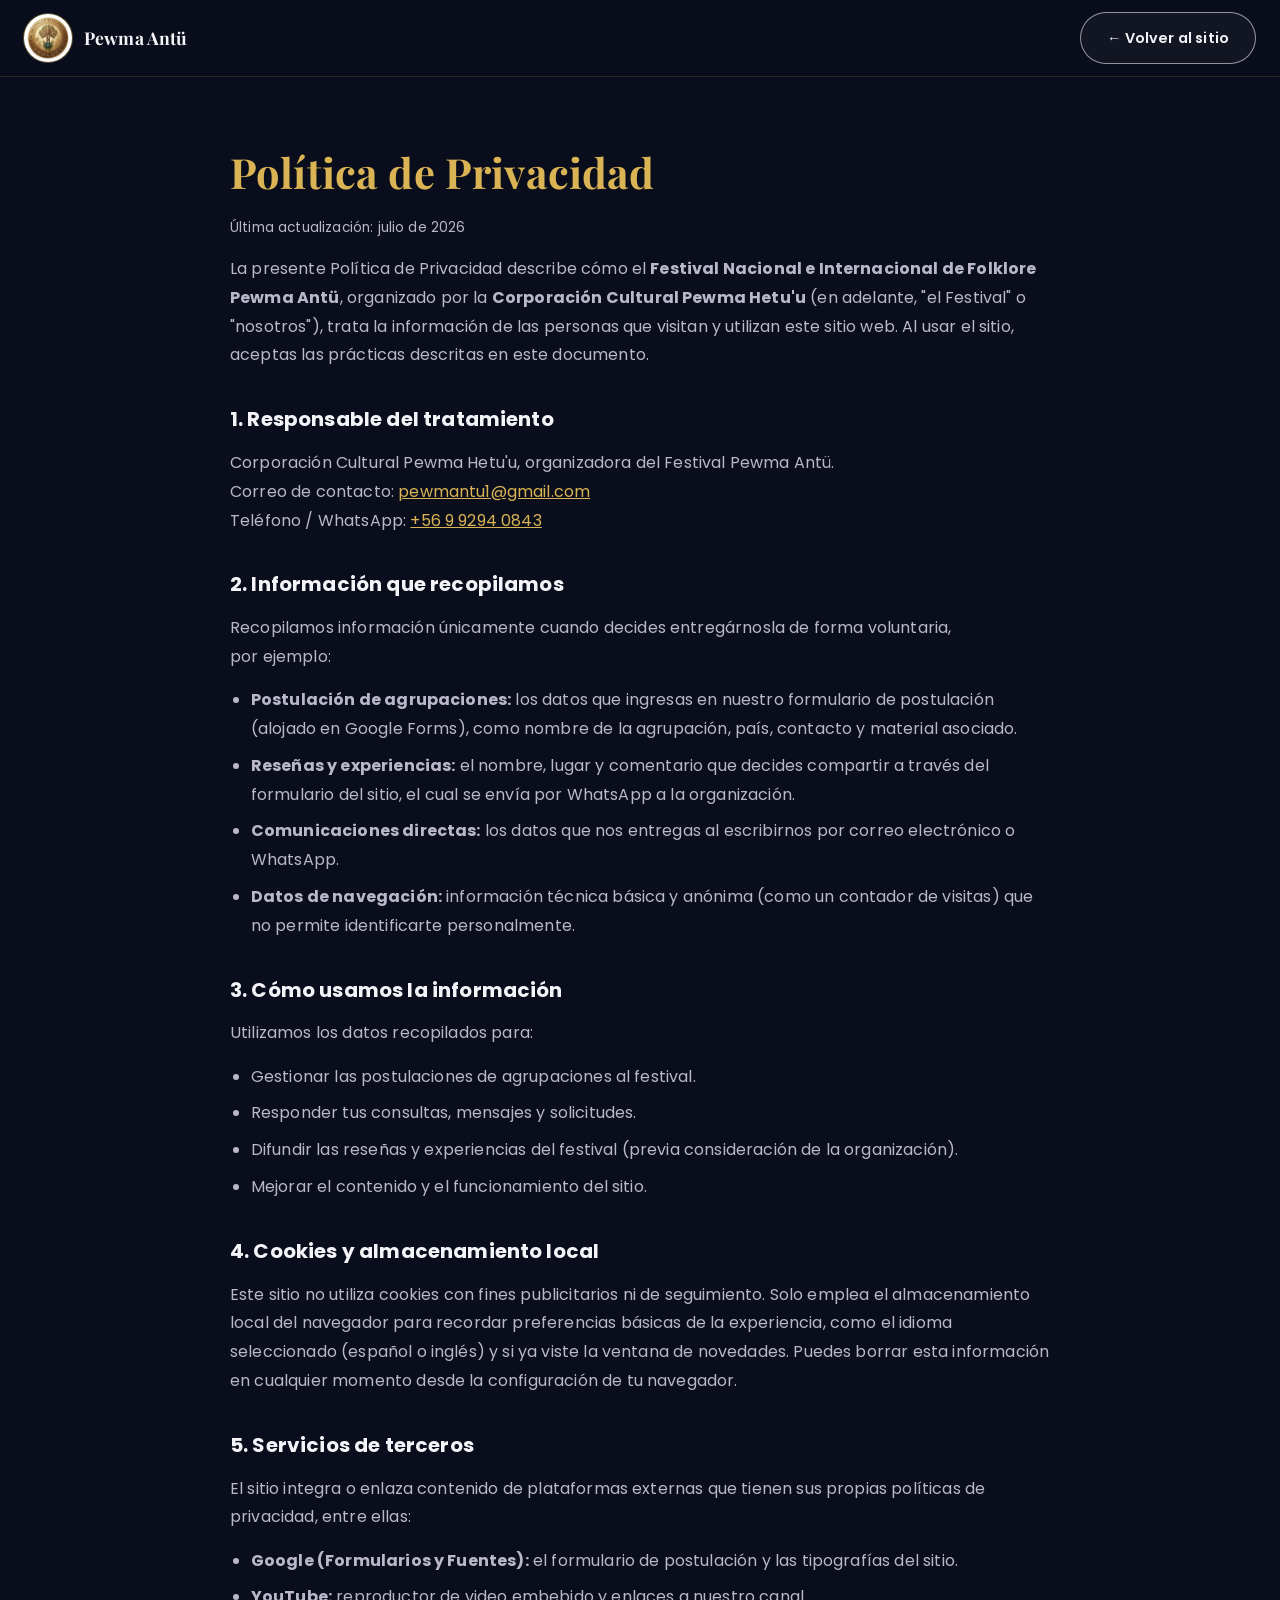
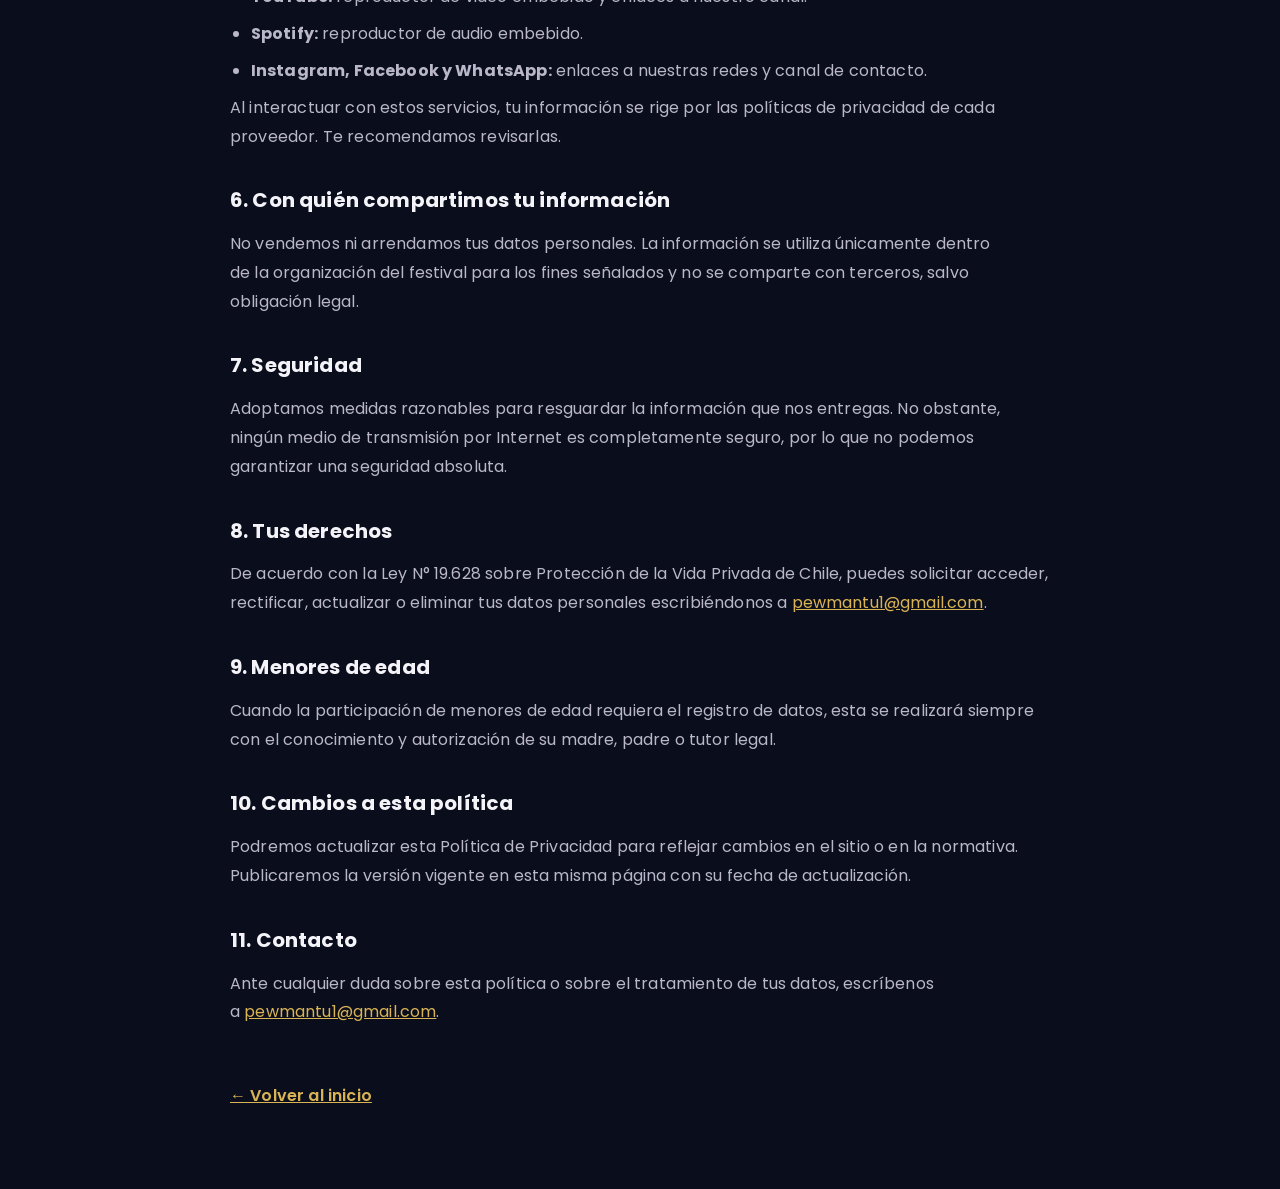
==== privacidad.html @ 4e1e1690 "Logos actualizados, titulos centrados y paginas legales - Reemplaza los logos del festival, la Corpo" ====
<!DOCTYPE html>
<html lang="es">
<head>
  <meta charset="UTF-8" />
  <meta name="viewport" content="width=device-width, initial-scale=1.0" />
  <title>Política de Privacidad — Festival Pewma Antü</title>
  <meta name="description" content="Política de privacidad del sitio del Festival Nacional e Internacional de Folklore Pewma Antü." />
  <meta name="robots" content="index, follow" />
  <link rel="icon" href="img/logo.jpg" />
  <link rel="preconnect" href="https://fonts.googleapis.com" />
  <link rel="preconnect" href="https://fonts.gstatic.com" crossorigin />
  <link href="https://fonts.googleapis.com/css2?family=Playfair+Display:wght@600;700;800&family=Poppins:wght@400;500;600;700&display=swap" rel="stylesheet" />
  <link rel="stylesheet" href="css/styles.css?v=28" />
</head>
<body>

  <header class="legal-header">
    <a href="index.html" class="legal-header__brand" aria-label="Volver al inicio">
      <img src="img/logo.jpg" alt="Logo del Festival Pewma Antü" class="legal-header__logo" width="48" height="48" />
      <span class="legal-header__title">Pewma Antü</span>
    </a>
    <a href="index.html" class="btn btn--outline">← Volver al sitio</a>
  </header>

  <main class="legal-main">
    <div class="container">
      <article class="legal">
        <h1>Política de Privacidad</h1>
        <p class="legal__updated">Última actualización: julio de 2026</p>

        <p>La presente Política de Privacidad describe cómo el <strong>Festival Nacional e Internacional de Folklore Pewma Antü</strong>, organizado por la <strong>Corporación Cultural Pewma Hetu'u</strong> (en adelante, "el Festival" o "nosotros"), trata la información de las personas que visitan y utilizan este sitio web. Al usar el sitio, aceptas las prácticas descritas en este documento.</p>

        <h2>1. Responsable del tratamiento</h2>
        <p>Corporación Cultural Pewma Hetu'u, organizadora del Festival Pewma Antü.<br />
        Correo de contacto: <a href="mailto:pewmantu1@gmail.com">pewmantu1@gmail.com</a><br />
        Teléfono / WhatsApp: <a href="tel:+56992940843">+56 9 9294 0843</a></p>

        <h2>2. Información que recopilamos</h2>
        <p>Recopilamos información únicamente cuando decides entregárnosla de forma voluntaria, por ejemplo:</p>
        <ul>
          <li><strong>Postulación de agrupaciones:</strong> los datos que ingresas en nuestro formulario de postulación (alojado en Google Forms), como nombre de la agrupación, país, contacto y material asociado.</li>
          <li><strong>Reseñas y experiencias:</strong> el nombre, lugar y comentario que decides compartir a través del formulario del sitio, el cual se envía por WhatsApp a la organización.</li>
          <li><strong>Comunicaciones directas:</strong> los datos que nos entregas al escribirnos por correo electrónico o WhatsApp.</li>
          <li><strong>Datos de navegación:</strong> información técnica básica y anónima (como un contador de visitas) que no permite identificarte personalmente.</li>
        </ul>

        <h2>3. Cómo usamos la información</h2>
        <p>Utilizamos los datos recopilados para:</p>
        <ul>
          <li>Gestionar las postulaciones de agrupaciones al festival.</li>
          <li>Responder tus consultas, mensajes y solicitudes.</li>
          <li>Difundir las reseñas y experiencias del festival (previa consideración de la organización).</li>
          <li>Mejorar el contenido y el funcionamiento del sitio.</li>
        </ul>

        <h2>4. Cookies y almacenamiento local</h2>
        <p>Este sitio no utiliza cookies con fines publicitarios ni de seguimiento. Solo emplea el almacenamiento local del navegador para recordar preferencias básicas de la experiencia, como el idioma seleccionado (español o inglés) y si ya viste la ventana de novedades. Puedes borrar esta información en cualquier momento desde la configuración de tu navegador.</p>

        <h2>5. Servicios de terceros</h2>
        <p>El sitio integra o enlaza contenido de plataformas externas que tienen sus propias políticas de privacidad, entre ellas:</p>
        <ul>
          <li><strong>Google (Formularios y Fuentes):</strong> el formulario de postulación y las tipografías del sitio.</li>
          <li><strong>YouTube:</strong> reproductor de video embebido y enlaces a nuestro canal.</li>
          <li><strong>Spotify:</strong> reproductor de audio embebido.</li>
          <li><strong>Instagram, Facebook y WhatsApp:</strong> enlaces a nuestras redes y canal de contacto.</li>
        </ul>
        <p>Al interactuar con estos servicios, tu información se rige por las políticas de privacidad de cada proveedor. Te recomendamos revisarlas.</p>

        <h2>6. Con quién compartimos tu información</h2>
        <p>No vendemos ni arrendamos tus datos personales. La información se utiliza únicamente dentro de la organización del festival para los fines señalados y no se comparte con terceros, salvo obligación legal.</p>

        <h2>7. Seguridad</h2>
        <p>Adoptamos medidas razonables para resguardar la información que nos entregas. No obstante, ningún medio de transmisión por Internet es completamente seguro, por lo que no podemos garantizar una seguridad absoluta.</p>

        <h2>8. Tus derechos</h2>
        <p>De acuerdo con la Ley N° 19.628 sobre Protección de la Vida Privada de Chile, puedes solicitar acceder, rectificar, actualizar o eliminar tus datos personales escribiéndonos a <a href="mailto:pewmantu1@gmail.com">pewmantu1@gmail.com</a>.</p>

        <h2>9. Menores de edad</h2>
        <p>Cuando la participación de menores de edad requiera el registro de datos, esta se realizará siempre con el conocimiento y autorización de su madre, padre o tutor legal.</p>

        <h2>10. Cambios a esta política</h2>
        <p>Podremos actualizar esta Política de Privacidad para reflejar cambios en el sitio o en la normativa. Publicaremos la versión vigente en esta misma página con su fecha de actualización.</p>

        <h2>11. Contacto</h2>
        <p>Ante cualquier duda sobre esta política o sobre el tratamiento de tus datos, escríbenos a <a href="mailto:pewmantu1@gmail.com">pewmantu1@gmail.com</a>.</p>

        <a href="index.html" class="legal__back">← Volver al inicio</a>
      </article>
    </div>
  </main>

</body>
</html>
---- css/styles.css ----
/* ============================================
   Festival Pewma Antü — Hoja de estilos
   ============================================ */

:root {
  --bg-dark: #0a0e1c;
  --bg-dark-2: #10152a;
  --bg-dark-3: #151b33;
  --bg-light: #f4f5f8;

  --gold: #d9b354;
  --gold-light: #f0d685;
  --purple: #7c5aa6;
  --green: #3f8a5c;
  --red: #a13636;
  --red-dark: #8a3535;

  --text-light: #f4f3f8;
  --text-muted: #b9b7c9;
  --text-dark: #1c1c2e;
  --text-dark-muted: #5a5a6e;

  --font-serif: "Playfair Display", Georgia, serif;
  --font-main: "Poppins", "Segoe UI", sans-serif;

  --container-width: 1240px;
  --radius: 14px;
  --transition: 0.3s ease;
}

/* ---------- Reset ---------- */
* { box-sizing: border-box; margin: 0; padding: 0; }

html { scroll-behavior: smooth; }

body {
  font-family: var(--font-main);
  background: var(--bg-dark);
  color: var(--text-light);
  line-height: 1.7;                        /* más aire entre líneas: se lee mejor */
  letter-spacing: 0.01em;
  overflow-x: hidden;
  -webkit-font-smoothing: antialiased;     /* texto más nítido en pantallas Retina */
  -moz-osx-font-smoothing: grayscale;
  text-rendering: optimizeLegibility;
}

/* Párrafos: ancho de lectura cómodo y sin cortes feos */
p { text-wrap: pretty; }

img { max-width: 100%; display: block; }
a { text-decoration: none; color: inherit; }
ul { list-style: none; }
button { font-family: inherit; cursor: pointer; border: none; background: none; }

.container {
  width: 100%;
  max-width: var(--container-width);
  margin: 0 auto;
  padding: 0 24px;
}

a:focus-visible,
button:focus-visible {
  outline: 2px solid var(--gold);
  outline-offset: 3px;
}

/* ---------- Botones ---------- */
.btn {
  display: inline-flex;
  align-items: center;
  justify-content: center;
  gap: 8px;
  padding: 13px 26px;
  border-radius: 999px;
  font-weight: 600;
  font-size: 0.9rem;
  white-space: nowrap;
  transition: transform var(--transition), background var(--transition), box-shadow var(--transition), color var(--transition);
}

.btn--block { width: 100%; }

.btn--gold {
  background: linear-gradient(180deg, var(--gold-light), var(--gold));
  color: #241a05;
}

.btn--gold:hover,
.btn--gold:focus-visible {
  transform: translateY(-2px);
  box-shadow: 0 10px 22px rgba(217, 179, 84, 0.35);
}

.btn--outline {
  border: 1.5px solid rgba(255, 255, 255, 0.55);
  color: var(--text-light);
  background: rgba(255, 255, 255, 0.04);
}

.btn--outline:hover,
.btn--outline:focus-visible {
  background: rgba(255, 255, 255, 0.12);
  border-color: #fff;
}

.btn--donate {
  background: var(--red);
  color: #fff;
  flex-direction: column;
  gap: 4px;
}

.btn--donate:hover,
.btn--donate:focus-visible {
  background: var(--red-dark);
  transform: translateY(-2px);
}

.btn--dark {
  background: var(--bg-dark-3);
  color: var(--text-light);
  border: 1px solid rgba(255, 255, 255, 0.1);
}

.btn--dark:hover,
.btn--dark:focus-visible {
  background: var(--bg-dark);
}

/* ---------- Utilidades ---------- */
.section-title {
  font-family: var(--font-serif);
  font-size: clamp(2rem, 3.4vw, 3rem);
  font-weight: 700;
  color: var(--gold);
  line-height: 1.15;
  letter-spacing: -0.015em;      /* títulos serif más compactos y elegantes */
  text-wrap: balance;            /* evita títulos con una palabra huérfana */
  margin-bottom: 1.2rem;
}

/* Filete dorado bajo los títulos centrados */
.section-title--center {
  position: relative;
  text-align: center;
  padding-bottom: 0.9rem;
  margin-bottom: 1.4rem;
}

.section-title--center::after {
  content: "";
  position: absolute;
  bottom: 0;
  left: 50%;
  transform: translateX(-50%);
  width: 64px;
  height: 3px;
  border-radius: 3px;
  background: linear-gradient(90deg, transparent, var(--gold), transparent);
}

.fade-in {
  opacity: 0;
  transform: translateY(30px);
  transition: opacity 0.7s ease, transform 0.7s ease;
}

.fade-in.is-visible {
  opacity: 1;
  transform: translateY(0);
}

/* ============================================
   NAVBAR
   ============================================ */
.navbar {
  position: fixed;
  top: 0; left: 0; right: 0;
  z-index: 1000;
  background: rgba(10, 14, 28, 0.85);
  backdrop-filter: blur(6px);
  border-bottom: 1px solid rgba(217, 179, 84, 0.12);
  padding: 12px 0;
  transition: background var(--transition), box-shadow var(--transition), padding var(--transition);
}

.navbar.is-scrolled {
  background: rgba(10, 14, 28, 0.97);
  box-shadow: 0 4px 20px rgba(0, 0, 0, 0.35);
  padding: 8px 0;
}

.navbar__container {
  max-width: var(--container-width);
  margin: 0 auto;
  padding: 0 24px;
  display: flex;
  align-items: center;
  justify-content: space-between;
  gap: 20px;
}

.navbar__brand {
  display: flex;
  align-items: center;
  gap: 12px;
  flex-shrink: 0;
}

.navbar__logo-icon,
.footer__logo-icon {
  flex-shrink: 0;
  border-radius: 50%;
  object-fit: cover;
  background: #fff;
  padding: 3px;
  box-shadow: 0 0 0 1.5px rgba(217, 179, 84, 0.5), 0 4px 14px rgba(0, 0, 0, 0.35);
}

/* Logo más grande para que se aprecie mejor */
.navbar__logo-icon { width: 66px; height: 66px; }
.footer__logo-icon { width: 76px; height: 76px; }

.navbar__brand-text { display: flex; flex-direction: column; line-height: 1.2; }

.navbar__brand-title {
  font-family: var(--font-serif);
  font-weight: 700;
  font-size: 1.3rem;
  color: var(--text-light);
  letter-spacing: 0.5px;
}

.navbar__brand-sub {
  font-size: 0.62rem;
  letter-spacing: 1.2px;
  text-transform: uppercase;
  color: var(--gold);
}

/* Menú lateral desplegable (hamburguesa) en todos los tamaños */
.navbar__nav {
  position: fixed;
  top: 0; right: 0;
  height: 100vh;
  width: min(84vw, 340px);
  background: var(--bg-dark-2);
  display: flex;
  flex-direction: column;
  align-items: flex-start;
  gap: 8px;
  padding: 100px 28px 32px;
  transform: translateX(100%);
  visibility: hidden;
  transition: transform var(--transition), visibility var(--transition);
  box-shadow: -10px 0 30px rgba(0, 0, 0, 0.45);
  overflow-y: auto;
  z-index: 1001;
}

.navbar__nav.is-open { transform: translateX(0); visibility: visible; }

.navbar__item--dropdown { position: relative; width: 100%; }

.navbar__link {
  display: flex;
  align-items: center;
  gap: 4px;
  font-size: 0.85rem;
  font-weight: 500;
  color: var(--text-muted);
  position: relative;
  padding: 6px 0;
  transition: color var(--transition);
}

.navbar__link--active,
.navbar__link:hover,
.navbar__link:focus-visible {
  color: var(--gold);
}

.navbar__link--active::after {
  content: "";
  position: absolute;
  left: 0; bottom: 0;
  width: 100%;
  height: 2px;
  background: var(--gold);
}

.navbar__dropdown-toggle svg { transition: transform var(--transition); }

.navbar__item--dropdown:hover .navbar__dropdown-toggle svg,
.navbar__item--dropdown.is-open .navbar__dropdown-toggle svg {
  transform: rotate(180deg);
}

.navbar__dropdown-menu {
  display: none;
  padding: 4px 0 6px 14px;
  width: 100%;
}

.navbar__item--dropdown.is-open .navbar__dropdown-menu { display: block; }

.navbar__dropdown-menu a {
  display: block;
  padding: 8px 12px;
  border-radius: 6px;
  font-size: 0.85rem;
  color: var(--text-muted);
  transition: background var(--transition), color var(--transition);
}

.navbar__dropdown-menu a:hover,
.navbar__dropdown-menu a:focus-visible {
  background: rgba(217, 179, 84, 0.1);
  color: var(--gold);
}

.navbar__donate { padding: 11px 24px; font-size: 0.85rem; flex-shrink: 0; }

/* Selector de idioma ES / EN */
.lang-switch {
  display: inline-flex;
  gap: 2px;
  padding: 3px;
  border: 1px solid rgba(217, 179, 84, 0.35);
  border-radius: 999px;
  margin-left: auto;
}

.lang-switch__btn {
  padding: 4px 11px;
  border-radius: 999px;
  font-size: 0.72rem;
  font-weight: 700;
  letter-spacing: 0.5px;
  color: var(--text-muted);
  transition: background 0.2s ease, color 0.2s ease;
}

.lang-switch__btn.is-active {
  background: var(--gold);
  color: #241a05;
}

.navbar__toggle {
  display: flex;
  flex-direction: column;
  justify-content: center;
  gap: 5px;
  width: 32px;
  height: 32px;
  flex-shrink: 0;
  position: relative;
  z-index: 1002; /* por encima del panel para poder cerrarlo */
}

.navbar__toggle span {
  display: block;
  width: 100%;
  height: 2px;
  background: var(--text-light);
  border-radius: 2px;
  transition: transform var(--transition), opacity var(--transition);
}

.navbar__toggle[aria-expanded="true"] span:nth-child(1) { transform: translateY(7px) rotate(45deg); }
.navbar__toggle[aria-expanded="true"] span:nth-child(2) { opacity: 0; }
.navbar__toggle[aria-expanded="true"] span:nth-child(3) { transform: translateY(-7px) rotate(-45deg); }

/* ============================================
   HERO / CARRUSEL
   ============================================ */
.hero {
  position: relative;
  height: 100vh;
  min-height: 640px;
  overflow: hidden;
}

.hero__carousel {
  position: relative;
  width: 100%;
  height: 100%;
}

.hero__slide {
  position: absolute;
  inset: 0;
  opacity: 0;
  visibility: hidden;
  transition: opacity 1s ease;
}

.hero__slide--active { opacity: 1; visibility: visible; }

.hero__bg-img {
  position: absolute;
  inset: 0;
  width: 100%;
  height: 100%;
  object-fit: cover;
  object-position: center 30%; /* favorece los rostros de los danzantes */
}

.hero__overlay {
  position: absolute;
  inset: 0;
  background:
    linear-gradient(100deg, rgba(10,14,28,0.94) 15%, rgba(10,14,28,0.6) 45%, rgba(10,14,28,0.25) 75%),
    linear-gradient(0deg, rgba(10,14,28,0.5), transparent 40%);
}

.hero__content {
  position: relative;
  z-index: 2;
  max-width: 640px;
  height: 100%;
  display: flex;
  flex-direction: column;
  justify-content: center;
  padding: 0 5% 0 6%;
}

.hero__eyebrow {
  color: var(--gold);
  font-size: 0.8rem;
  font-weight: 600;
  letter-spacing: 2px;
  text-transform: uppercase;
  margin-bottom: 1rem;
}

.hero__title {
  font-family: var(--font-serif);
  font-size: clamp(2.6rem, 6vw, 4.6rem);
  font-weight: 800;
  color: #fff;
  line-height: 1.05;
  margin-bottom: 0.6rem;
}

.hero__ornament-line {
  font-family: var(--font-serif);
  font-style: italic;
  color: var(--gold);
  font-size: clamp(1rem, 1.8vw, 1.3rem);
  margin-bottom: 1.4rem;
  display: flex;
  align-items: center;
  gap: 10px;
}

.hero__ornament { color: var(--gold); opacity: 0.8; }

.hero__text {
  color: var(--text-muted);
  font-size: clamp(0.95rem, 1.3vw, 1.05rem);
  margin-bottom: 2rem;
  max-width: 480px;
}

.hero__actions { display: flex; gap: 16px; flex-wrap: wrap; }

/* Tarjeta flotante: próxima edición */
.edition-card {
  position: absolute;
  top: 50%;
  right: 5%;
  transform: translateY(-50%);
  z-index: 2;
  width: 300px;
  background: rgba(16, 21, 42, 0.82);
  border: 1px solid rgba(217, 179, 84, 0.25);
  border-radius: var(--radius);
  padding: 28px 26px;
  text-align: center;
  backdrop-filter: blur(10px);
  box-shadow: 0 20px 50px rgba(0, 0, 0, 0.45);
}

.edition-card.is-visible { transform: translateY(-50%); }

.edition-card__eyebrow {
  color: var(--gold);
  font-size: 0.72rem;
  font-weight: 700;
  letter-spacing: 1.6px;
  text-transform: uppercase;
  margin-bottom: 10px;
}

.edition-card__dates {
  color: #fff;
  font-weight: 600;
  font-size: 1rem;
}

.edition-card__year {
  font-family: var(--font-serif);
  color: var(--gold);
  font-size: 2.6rem;
  font-weight: 800;
  line-height: 1.15;
}

.edition-card__regions {
  color: var(--text-muted);
  font-size: 0.78rem;
  margin-top: 6px;
}

.edition-card__divider {
  height: 1px;
  background: rgba(255, 255, 255, 0.12);
  margin: 18px 0;
}

.countdown {
  display: grid;
  grid-template-columns: repeat(4, 1fr);
  gap: 8px;
  margin-bottom: 20px;
}

.countdown__block {
  background: rgba(255, 255, 255, 0.04);
  border-radius: 8px;
  padding: 10px 2px;
}

.countdown__number {
  display: block;
  font-family: var(--font-serif);
  font-size: clamp(1.4rem, 2vw, 1.8rem);
  font-weight: 800;
  color: var(--gold);
  line-height: 1;
}

.countdown__label {
  display: block;
  margin-top: 4px;
  font-size: 0.65rem;
  letter-spacing: 0.5px;
  text-transform: uppercase;
  color: var(--text-muted);
}

.edition-card__donate-sub {
  margin-top: 8px;
  font-size: 0.72rem;
  color: var(--text-muted);
}

.hero__arrow {
  position: absolute;
  top: 50%;
  transform: translateY(-50%);
  z-index: 3;
  width: 44px;
  height: 44px;
  border-radius: 50%;
  background: rgba(255, 255, 255, 0.08);
  color: var(--text-light);
  display: flex;
  align-items: center;
  justify-content: center;
  transition: background var(--transition);
}

.hero__arrow:hover,
.hero__arrow:focus-visible { background: rgba(217, 179, 84, 0.35); }

.hero__arrow--prev { left: 18px; }
.hero__arrow--next { right: 18px; }

.hero__indicators {
  position: absolute;
  bottom: 24px;
  left: 6%;
  right: 6%;
  z-index: 3;
  display: flex;
  flex-wrap: wrap;
  gap: 8px;
}

.hero__dot {
  width: 8px;
  height: 8px;
  padding: 0;
  border-radius: 50%;
  background: rgba(255, 255, 255, 0.35);
  cursor: pointer;
  transition: background var(--transition), transform var(--transition);
}

.hero__dot:hover { background: rgba(255, 255, 255, 0.6); }

.hero__dot--active { background: var(--gold); transform: scale(1.3); }

/* ============================================
   FRANJA DE ACCESOS RÁPIDOS
   ============================================ */
.quick-links {
  background: var(--bg-dark-2);
  border-bottom: 1px solid rgba(217, 179, 84, 0.1);
  padding: 40px 0;
}

.quick-links__grid {
  display: grid;
  grid-template-columns: repeat(4, 1fr);
  gap: 24px;
}

.quick-link {
  display: flex;
  flex-direction: column;
  gap: 6px;
  padding: 10px;
  border-radius: 10px;
  transition: background var(--transition), transform var(--transition);
}

.quick-link:hover,
.quick-link:focus-visible {
  background: rgba(217, 179, 84, 0.06);
  transform: translateY(-3px);
}

.quick-link__icon { color: var(--gold); margin-bottom: 4px; }

.quick-link__title {
  font-weight: 700;
  font-size: 0.9rem;
  color: var(--text-light);
}

.quick-link__text {
  font-size: 0.8rem;
  color: var(--text-muted);
  line-height: 1.4;
}

/* ============================================
   SOBRE EL FESTIVAL
   ============================================ */
.about { padding: 100px 0; }

.about__grid {
  display: grid;
  grid-template-columns: 1.1fr 0.9fr;
  gap: 60px;
  align-items: center;
}

.about__text p { color: var(--text-muted); margin-bottom: 1.2rem; }

.about__image img {
  border-radius: var(--radius);
  width: 100%;
  height: auto;
  aspect-ratio: 3 / 2; /* respeta el formato horizontal de la foto grupal */
  object-fit: cover;
  object-position: center;
  box-shadow: 0 20px 50px rgba(0, 0, 0, 0.4);
}

/* ============================================
   NOTICIAS / PROGRAMACIÓN / INSTAGRAM
   ============================================ */
.hub {
  background: var(--bg-light);
  color: var(--text-dark);
  padding: 90px 0;
}

.hub__grid {
  display: grid;
  grid-template-columns: repeat(3, 1fr);
  gap: 40px;
  align-items: start;
}

.hub__col-header {
  display: flex;
  align-items: baseline;
  justify-content: space-between;
  gap: 12px;
  margin-bottom: 20px;
}

.hub__title {
  font-family: var(--font-serif);
  font-size: 1.3rem;
  font-weight: 700;
  color: var(--text-dark);
}

.hub__handle {
  display: block;
  font-family: var(--font-main);
  font-size: 0.75rem;
  font-weight: 500;
  color: var(--purple);
}

.hub__see-all {
  font-size: 0.8rem;
  font-weight: 600;
  color: var(--purple);
  white-space: nowrap;
  transition: color var(--transition);
}

.hub__see-all:hover,
.hub__see-all:focus-visible { color: var(--red); }

/* Noticias */
.news-card {
  display: flex;
  gap: 14px;
  margin-bottom: 20px;
  align-items: flex-start;
}

.news-card img {
  width: 100px;
  height: 84px;
  object-fit: cover;
  border-radius: 8px;
  flex-shrink: 0;
}

.news-card__title {
  font-size: 0.95rem;
  font-weight: 600;
  color: var(--text-dark);
  margin-bottom: 4px;
}

.news-card__date {
  display: block;
  font-size: 0.72rem;
  color: var(--purple);
  margin-bottom: 4px;
}

.news-card__excerpt {
  font-size: 0.8rem;
  color: var(--text-dark-muted);
  line-height: 1.4;
}

.news-card__link {
  display: inline-block;
  margin-top: 8px;
  font-size: 0.8rem;
  font-weight: 700;
  color: #b08a2e;
}

.news-card__link:hover { color: var(--gold); }

/* Programación */
.schedule-list {
  margin-bottom: 20px;
  max-height: 420px;
  overflow-y: auto;
  padding-right: 6px;
}

.schedule-list::-webkit-scrollbar { width: 6px; }
.schedule-list::-webkit-scrollbar-thumb { background: rgba(255, 216, 77, 0.3); border-radius: 3px; }

.schedule-item {
  display: flex;
  align-items: center;
  gap: 14px;
  padding: 12px 0;
  border-bottom: 1px solid rgba(0, 0, 0, 0.08);
}

.schedule-item:first-child { padding-top: 0; }

.schedule-item__date {
  display: flex;
  flex-direction: column;
  align-items: center;
  justify-content: center;
  width: 52px;
  height: 52px;
  flex-shrink: 0;
  background: #fff;
  border: 1px solid rgba(0, 0, 0, 0.08);
  border-radius: 8px;
  font-size: 0.65rem;
  font-weight: 700;
  color: var(--text-dark-muted);
  letter-spacing: 0.5px;
}

.schedule-item__date span {
  font-family: var(--font-serif);
  font-size: 1.2rem;
  color: var(--text-dark);
  line-height: 1.1;
}

.schedule-item__info { flex: 1; min-width: 0; }

.schedule-item__info h3 {
  font-size: 0.88rem;
  font-weight: 600;
  color: var(--text-dark);
}

.schedule-item__info p {
  font-size: 0.76rem;
  color: var(--text-dark-muted);
}

.schedule-item__tag {
  font-size: 0.65rem;
  font-weight: 700;
  text-transform: uppercase;
  letter-spacing: 0.4px;
  padding: 5px 10px;
  border-radius: 999px;
  color: #fff;
  white-space: nowrap;
  flex-shrink: 0;
}

.schedule-item__tag--purple { background: var(--purple); }
.schedule-item__tag--green { background: var(--green); }
.schedule-item__tag--red { background: var(--red); }
.schedule-item__tag--gold { background: #c99a2e; }
.schedule-item__tag--blue { background: #3a7bd5; }

/* Instagram */
.insta-grid {
  display: grid;
  grid-template-columns: repeat(4, 1fr);
  gap: 8px;
  margin-bottom: 20px;
}

.insta-grid img {
  width: 100%;
  aspect-ratio: 1 / 1;
  object-fit: cover;
  border-radius: 6px;
  transition: transform 0.4s ease, opacity 0.4s ease;
}

.insta-grid img:hover { transform: scale(1.05); opacity: 0.9; }

/* ============================================
   AUSPICIADORES
   ============================================ */
.sponsors {
  position: relative;
  background:
    radial-gradient(circle at 50% 0%, rgba(217, 179, 84, 0.14), transparent 60%),
    var(--bg-light);
  color: var(--text-dark);
  padding: 80px 0;
  border-top: 3px solid var(--gold);
}

.sponsors__head {
  text-align: center;
  max-width: 640px;
  margin: 0 auto 3rem;
}

.sponsors .section-title { color: #2a2320; }

.sponsors__eyebrow {
  display: inline-block;
  color: #b08a2e;
  font-weight: 700;
  font-size: 0.82rem;
  letter-spacing: 0.18em;
  text-transform: uppercase;
  margin-bottom: 0.7rem;
}

.sponsors__intro {
  color: var(--text-dark-muted);
  font-size: 1.02rem;
  line-height: 1.7;
}

.sponsors__logos {
  display: flex;
  flex-wrap: wrap;
  gap: 32px;
  justify-content: center;
}

/* Tarjeta blanca para cada logo de patrocinador */
.sponsor-card {
  display: flex;
  align-items: center;
  justify-content: center;
  height: 150px;
  width: 260px;
  padding: 26px 30px;
  background: #fff;
  border: 1px solid rgba(0, 0, 0, 0.06);
  border-radius: 16px;
  box-shadow: 0 10px 30px rgba(0, 0, 0, 0.08);
  transition: transform 0.25s ease, box-shadow 0.25s ease;
}

.sponsor-card:hover {
  transform: translateY(-6px);
  box-shadow: 0 18px 40px rgba(0, 0, 0, 0.16);
}

.sponsor-card img {
  max-width: 100%;
  max-height: 100%;
  width: auto;
  height: auto;
  object-fit: contain;
}

.sponsor-badge {
  display: inline-flex;
  flex-direction: column;
  justify-content: center;
  padding: 10px 18px;
  border: 1px solid rgba(0, 0, 0, 0.1);
  border-radius: 8px;
  font-size: 0.78rem;
  font-weight: 700;
  color: var(--text-dark);
  background: #fff;
  line-height: 1.3;
}

.sponsor-badge small {
  font-weight: 500;
  color: var(--text-dark-muted);
  font-size: 0.68rem;
}

.sponsor-badge--muted {
  background: transparent;
  border-style: dashed;
  color: var(--text-dark-muted);
}

/* ============================================
   FOOTER
   ============================================ */
.footer {
  background: var(--bg-dark);
  border-top: 1px solid rgba(217, 179, 84, 0.12);
  padding: 50px 0;
}

.footer__grid {
  display: grid;
  grid-template-columns: 1fr 1.2fr 1fr;
  gap: 30px;
  align-items: center;
}

.footer__brand {
  display: flex;
  align-items: center;
  gap: 12px;
}

.footer__brand-text { display: flex; flex-direction: column; line-height: 1.2; }

.footer__brand-title {
  font-family: var(--font-serif);
  font-weight: 700;
  font-size: 1.15rem;
  color: var(--text-light);
}

.footer__brand-sub {
  font-size: 0.6rem;
  letter-spacing: 1.1px;
  text-transform: uppercase;
  color: var(--gold);
}

.footer__legal {
  text-align: center;
  font-size: 0.82rem;
  color: var(--text-muted);
}

.footer__legal p { margin-bottom: 6px; }

.footer__legal a { transition: color var(--transition); }
.footer__legal a:hover,
.footer__legal a:focus-visible { color: var(--gold); }

.footer__contact-line { color: var(--text-muted); }

.footer__side {
  display: flex;
  flex-direction: column;
  align-items: flex-end;
  gap: 16px;
}

.footer__social { display: flex; align-items: center; gap: 12px; }

.footer__social-label {
  font-size: 0.72rem;
  font-weight: 700;
  letter-spacing: 1px;
  text-transform: uppercase;
  color: var(--text-muted);
}

.footer__social-icons { display: flex; gap: 10px; }

.footer__social-icon {
  width: 34px;
  height: 34px;
  border-radius: 50%;
  border: 1px solid rgba(255, 255, 255, 0.2);
  display: flex;
  align-items: center;
  justify-content: center;
  color: var(--text-light);
  transition: background var(--transition), border-color var(--transition);
}

.footer__social-icon:hover,
.footer__social-icon:focus-visible {
  background: var(--gold);
  border-color: var(--gold);
  color: #241a05;
}

.footer__counter {
  display: flex;
  align-items: center;
  gap: 10px;
}

.footer__counter-label {
  font-size: 0.68rem;
  font-weight: 700;
  letter-spacing: 0.8px;
  text-transform: uppercase;
  color: var(--text-muted);
}

.footer__counter-digits {
  display: flex;
  gap: 3px;
}

.footer__counter-digits span {
  display: flex;
  align-items: center;
  justify-content: center;
  width: 20px;
  height: 26px;
  background: #000;
  color: var(--gold);
  font-family: "Courier New", monospace;
  font-weight: 700;
  font-size: 0.85rem;
  border-radius: 3px;
  border: 1px solid rgba(217, 179, 84, 0.25);
}

/* ---------- Botón volver arriba ---------- */
.back-to-top {
  position: fixed;
  bottom: 28px;
  right: 28px;
  z-index: 900;
  width: 46px;
  height: 46px;
  border-radius: 50%;
  background: linear-gradient(180deg, var(--gold-light), var(--gold));
  color: #241a05;
  display: flex;
  align-items: center;
  justify-content: center;
  box-shadow: 0 10px 24px rgba(0, 0, 0, 0.35);
  opacity: 0;
  visibility: hidden;
  transform: translateY(12px);
  transition: opacity var(--transition), transform var(--transition), visibility var(--transition);
}

.back-to-top.is-visible {
  opacity: 1;
  visibility: visible;
  transform: translateY(0);
}

.back-to-top:hover,
.back-to-top:focus-visible { transform: translateY(-3px); }

/* Botón flotante de música (himno) */
.music-fab {
  position: fixed;
  bottom: 92px;
  left: 28px;
  z-index: 900;
  width: 56px;
  height: 56px;
  border-radius: 50%;
  background: linear-gradient(180deg, var(--gold-light, #ffe486), var(--gold));
  color: #241a05;
  display: flex;
  align-items: center;
  justify-content: center;
  cursor: pointer;
  box-shadow: 0 8px 22px rgba(0, 0, 0, 0.4);
  transition: transform 0.25s ease, box-shadow 0.25s ease;
}

.music-fab:hover,
.music-fab:focus-visible { transform: scale(1.1); outline: none; }

/* Barras animadas cuando suena; ícono de nota cuando está pausado */
.music-fab__bars { display: none; align-items: flex-end; gap: 3px; height: 18px; }
.music-fab__bars i {
  width: 3px;
  background: #241a05;
  border-radius: 2px;
  animation: musicBar 0.9s ease-in-out infinite;
}
.music-fab__bars i:nth-child(1) { height: 40%; animation-delay: 0s; }
.music-fab__bars i:nth-child(2) { height: 90%; animation-delay: 0.15s; }
.music-fab__bars i:nth-child(3) { height: 60%; animation-delay: 0.3s; }
.music-fab__bars i:nth-child(4) { height: 80%; animation-delay: 0.45s; }

@keyframes musicBar {
  0%, 100% { transform: scaleY(0.4); }
  50% { transform: scaleY(1); }
}

.music-fab.is-playing .music-fab__icon-play { display: none; }
.music-fab.is-playing .music-fab__bars { display: flex; }

/* Botón flotante de WhatsApp */
.whatsapp-fab {
  position: fixed;
  bottom: 28px;
  left: 28px;
  z-index: 900;
  width: 56px;
  height: 56px;
  border-radius: 50%;
  background: #25d366;
  color: #fff;
  display: flex;
  align-items: center;
  justify-content: center;
  box-shadow: 0 8px 22px rgba(37, 211, 102, 0.45);
  transition: transform 0.25s ease, box-shadow 0.25s ease;
  animation: waPulse 2.4s ease-out infinite;
}

.whatsapp-fab:hover,
.whatsapp-fab:focus-visible {
  transform: scale(1.1);
  box-shadow: 0 10px 28px rgba(37, 211, 102, 0.6);
  outline: none;
}

@keyframes waPulse {
  0% { box-shadow: 0 8px 22px rgba(37, 211, 102, 0.45), 0 0 0 0 rgba(37, 211, 102, 0.5); }
  70% { box-shadow: 0 8px 22px rgba(37, 211, 102, 0.45), 0 0 0 14px rgba(37, 211, 102, 0); }
  100% { box-shadow: 0 8px 22px rgba(37, 211, 102, 0.45), 0 0 0 0 rgba(37, 211, 102, 0); }
}

/* ============================================
   LA VISIÓN DE JEREMY ARMIJO
   ============================================ */
.vision {
  padding: 90px 0;
  background: var(--bg-dark-2);
}

.vision__inner {
  max-width: 830px;
  margin: 0 auto;
  text-align: center;
}

.vision__eyebrow {
  display: inline-block;
  color: var(--purple-hover, #b473c0);
  font-weight: 600;
  font-size: 0.85rem;
  letter-spacing: 2px;
  text-transform: uppercase;
  margin-bottom: 0.8rem;
}

/* Todos los párrafos con el mismo formato, sin negrita */
.vision__inner p {
  color: var(--text-light);
  font-weight: 400;
  font-size: 1.05rem;
  margin-bottom: 1.3rem;
}

/* ============================================
   NUESTRO EQUIPO
   ============================================ */
.team {
  padding: 90px 0;
  background: var(--bg-dark);
}

.team__intro {
  text-align: center;
  color: var(--text-muted);
  margin-bottom: 2.4rem;
}

/* Lista de integrantes sin fotos, con monograma */
.team__list {
  display: grid;
  grid-template-columns: repeat(auto-fit, minmax(230px, 1fr));
  gap: 16px;
  max-width: 820px;
  margin: 0 auto;
}

.team-member {
  display: flex;
  align-items: center;
  gap: 14px;
  padding: 14px 18px;
  background: rgba(255, 255, 255, 0.03);
  border: 1px solid rgba(255, 255, 255, 0.08);
  border-radius: 14px;
  transition: transform 0.25s ease, border-color 0.25s ease, background 0.25s ease;
}

.team-member:hover {
  transform: translateY(-3px);
  border-color: rgba(217, 179, 84, 0.45);
  background: rgba(255, 255, 255, 0.06);
}

.team-member__mono {
  flex-shrink: 0;
  width: 46px;
  height: 46px;
  border-radius: 50%;
  display: flex;
  align-items: center;
  justify-content: center;
  font-family: var(--font-serif);
  font-weight: 700;
  font-size: 1.05rem;
  color: #241a05;
  background: linear-gradient(180deg, var(--gold-light), var(--gold));
}

.team-member__name {
  color: var(--text-muted);
  font-size: 1rem;
  line-height: 1.2;
}

.team-member__name strong { color: var(--text-light); font-weight: 600; }

/* ============================================
   EL HIMNO
   ============================================ */
.anthem {
  padding: 90px 0;
  background: var(--bg-dark);
}

.anthem__inner {
  max-width: 780px;
  margin: 0 auto;
  text-align: center;
}

.anthem__eyebrow {
  display: inline-block;
  color: var(--purple-hover, #b473c0);
  font-weight: 600;
  font-size: 0.85rem;
  letter-spacing: 2px;
  text-transform: uppercase;
  margin-bottom: 0.8rem;
}

.anthem__author {
  color: var(--text-muted);
  font-style: italic;
  margin-bottom: 2rem;
}

.anthem__player {
  max-width: 520px;
  margin: 0 auto 2.4rem;
}

.anthem__player audio {
  width: 100%;
  border-radius: 999px;
}

.anthem__lyrics {
  position: relative;
  color: var(--text-light);
  font-size: 1.12rem;
  line-height: 1.9;
  font-style: italic;
  max-width: 680px;
  margin: 0 auto;
  padding-top: 1.6rem;
}

.anthem__lyrics::before {
  content: "";
  position: absolute;
  top: 0;
  left: 50%;
  transform: translateX(-50%);
  width: 60px;
  height: 3px;
  border-radius: 3px;
  background: var(--gold);
}

.anthem__spotify {
  max-width: 560px;
  margin: 3rem auto 0;
}

.anthem__spotify-title {
  color: var(--gold);
  font-size: 1.15rem;
  margin-bottom: 1.2rem;
}

.anthem__spotify-player {
  border-radius: 12px;
  border: 0;
  display: block;
}

/* ============================================
   BANDA / FRASE DESTACADA
   ============================================ */
.banner {
  position: relative;
  padding: 120px 0;
  overflow: hidden;
}

.banner__bg {
  position: absolute;
  inset: 0;
  width: 100%;
  height: 100%;
  object-fit: cover;
  object-position: center 25%;
}

.banner__overlay {
  position: absolute;
  inset: 0;
  background: linear-gradient(90deg, rgba(10, 14, 28, 0.92) 15%, rgba(10, 14, 28, 0.6) 65%, rgba(10, 14, 28, 0.4) 100%);
}

.banner__content {
  position: relative;
  max-width: 780px;
}

.banner__title {
  color: var(--gold);
  font-size: clamp(1.7rem, 3vw, 2.5rem);
  font-weight: 800;
  line-height: 1.25;
  margin-bottom: 1.3rem;
}

.banner__text {
  color: var(--text-light);
  font-size: 1.05rem;
  line-height: 1.8;
}

/* ============================================
   GALERÍA
   ============================================ */
.gallery {
  padding: 90px 0;
  background: var(--bg-dark);
}

.gallery__subtitle {
  text-align: center;
  color: var(--text-muted);
  max-width: 640px;
  margin: 0 auto 2.6rem;
}

.gallery__grid {
  display: grid;
  grid-template-columns: repeat(3, 1fr);
  grid-auto-rows: 220px;
  grid-auto-flow: dense;
  gap: 14px;
}

.gallery__item {
  position: relative;
  display: block;
  overflow: hidden;
  border-radius: 12px;
  cursor: pointer;
}

.gallery__item img {
  width: 100%;
  height: 100%;
  object-fit: cover;
  transition: transform 0.5s ease;
}

.gallery__item:hover img,
.gallery__item:focus-visible img {
  transform: scale(1.08);
}

/* Icono de "ampliar" al pasar el cursor */
.gallery__item::after {
  content: "⤢";
  position: absolute;
  top: 12px;
  right: 12px;
  width: 34px;
  height: 34px;
  display: flex;
  align-items: center;
  justify-content: center;
  border-radius: 50%;
  background: rgba(10, 14, 28, 0.7);
  color: var(--gold);
  font-size: 1.1rem;
  opacity: 0;
  transform: scale(0.8);
  transition: opacity 0.25s ease, transform 0.25s ease;
}

.gallery__item:hover::after,
.gallery__item:focus-visible::after {
  opacity: 1;
  transform: scale(1);
}

.gallery__item--wide { grid-column: span 2; }

/* ============================================
   RESEÑAS / EXPERIENCIAS
   ============================================ */
.reviews {
  padding: 90px 0;
  background: var(--bg-dark-2);
}

.reviews__subtitle {
  text-align: center;
  color: var(--text-muted);
  max-width: 620px;
  margin: 0 auto 2.6rem;
}

.review-form {
  max-width: 640px;
  margin: 0 auto;
  background: rgba(255, 255, 255, 0.03);
  border: 1px solid rgba(255, 255, 255, 0.08);
  border-radius: 16px;
  padding: 32px;
}

.review-form__row {
  display: grid;
  grid-template-columns: 1fr 1fr;
  gap: 18px;
}

.review-form__field {
  display: flex;
  flex-direction: column;
  gap: 8px;
  margin-bottom: 18px;
}

.review-form__field > span {
  color: var(--text-light);
  font-weight: 600;
  font-size: 0.9rem;
}

.review-form__field small { color: var(--text-muted); font-weight: 400; }

.review-form input[type="text"],
.review-form textarea {
  width: 100%;
  background: rgba(10, 14, 28, 0.6);
  border: 1px solid rgba(255, 255, 255, 0.14);
  border-radius: 10px;
  padding: 12px 14px;
  color: var(--text-light);
  font-family: inherit;
  font-size: 0.95rem;
  transition: border-color 0.2s ease;
}

.review-form input[type="text"]:focus,
.review-form textarea:focus {
  outline: none;
  border-color: var(--gold);
}

.review-form textarea { resize: vertical; }

.review-stars {
  display: flex;
  gap: 6px;
}

.review-stars__star {
  font-size: 1.9rem;
  line-height: 1;
  color: rgba(255, 255, 255, 0.22);
  transition: color 0.15s ease, transform 0.15s ease;
}

.review-stars__star:hover { transform: scale(1.15); }

.review-stars__star.is-active { color: var(--gold); }

.review-form__error {
  color: #ff8a8a;
  font-size: 0.88rem;
  margin-bottom: 14px;
}

.review-form__submit {
  width: 100%;
  margin-top: 6px;
  border: none;
  cursor: pointer;
}

.review-form__note {
  color: var(--text-muted);
  font-size: 0.82rem;
  text-align: center;
  margin-top: 14px;
}

.review-form__note a { color: var(--purple-hover, #b473c0); }

/* ============================================
   MAPA DE PAÍSES PARTICIPANTES
   ============================================ */
.worldmap {
  padding: 90px 0;
  background: var(--bg-dark-2);
}

.worldmap__subtitle {
  text-align: center;
  color: var(--text-muted);
  max-width: 640px;
  margin: 0 auto 2rem;
}

.worldmap__legend {
  display: flex;
  flex-wrap: wrap;
  justify-content: center;
  gap: 12px;
  margin-bottom: 2.4rem;
}

.map-legend__chip {
  display: inline-flex;
  align-items: center;
  gap: 8px;
  padding: 7px 16px;
  border-radius: 999px;
  border: 1px solid rgba(255, 255, 255, 0.18);
  background: rgba(255, 255, 255, 0.03);
  color: var(--text-light);
  font-weight: 600;
  font-size: 0.9rem;
  transition: background 0.25s ease, border-color 0.25s ease, transform 0.25s ease;
}

.map-legend__chip:hover { transform: translateY(-2px); }

.map-legend__chip.is-active {
  border-color: var(--chip-color);
  background: color-mix(in srgb, var(--chip-color) 18%, transparent);
}

.map-legend__dot {
  width: 11px;
  height: 11px;
  border-radius: 50%;
  background: var(--chip-color);
}

.worldmap__stage {
  position: relative;
  max-width: 560px;
  margin: 0 auto;
}

.worldmap__map {
  position: relative;
  width: 100%;
  aspect-ratio: 1000 / 1100;
  border-radius: 18px;
  background:
    radial-gradient(circle at 57% 75%, rgba(255, 216, 77, 0.10), transparent 40%),
    radial-gradient(circle at 50% 40%, rgba(155, 91, 165, 0.10), transparent 55%),
    #0a0e1c;
  border: 1px solid rgba(255, 255, 255, 0.07);
  overflow: hidden;
}

/* Textura de puntos tipo mapa */
.worldmap__map::before {
  content: "";
  position: absolute;
  inset: 0;
  background-image: radial-gradient(rgba(255, 255, 255, 0.06) 1px, transparent 1.4px);
  background-size: 22px 22px;
  pointer-events: none;
}

/* Contornos geográficos reales */
.worldmap__geo {
  position: absolute;
  inset: 0;
  width: 100%;
  height: 100%;
  pointer-events: none;
}

.worldmap__country {
  fill: rgba(255, 255, 255, 0.05);
  stroke: rgba(255, 255, 255, 0.16);
  stroke-width: 1;
  vector-effect: non-scaling-stroke;
  transition: fill 0.3s ease;
}

/* Países que han participado: pintados con el color de su edición */
.worldmap__country--active {
  fill: color-mix(in srgb, var(--pais-color) 32%, transparent);
  stroke: var(--pais-color);
  stroke-width: 1.2;
}

/* Chile, país anfitrión */
.worldmap__country--host {
  fill: color-mix(in srgb, var(--gold) 38%, transparent);
  stroke: var(--gold);
  stroke-width: 1.4;
}

.worldmap__lines {
  position: absolute;
  inset: 0;
  width: 100%;
  height: 100%;
  pointer-events: none;
}

/* Líneas con flujo animado hacia la sede */
.worldmap__line { animation: lineaFlujo 24s linear infinite; }

@keyframes lineaFlujo {
  to { stroke-dashoffset: -60; }
}

.map-pin {
  position: absolute;
  transform: translate(-50%, -50%);
  width: 34px;
  height: 34px;
  border-radius: 50%;
  background: #fff;
  border: 2.5px solid var(--pin-color, var(--gold));
  display: flex;
  align-items: center;
  justify-content: center;
  cursor: pointer;
  padding: 0;
  box-shadow: 0 3px 10px rgba(0, 0, 0, 0.45);
  transition: transform 0.2s ease, box-shadow 0.2s ease, opacity 0.25s ease;
  z-index: 2;
}

.map-pin__flag {
  font-size: 16px;
  line-height: 1;
}

.map-pin:hover,
.map-pin.is-hover,
.map-pin:focus-visible {
  transform: translate(-50%, -50%) scale(1.28);
  box-shadow: 0 0 0 6px color-mix(in srgb, var(--pin-color, var(--gold)) 30%, transparent), 0 4px 14px rgba(0, 0, 0, 0.5);
  z-index: 5;
  outline: none;
}

.map-pin.is-dimmed {
  opacity: 0.2;
  filter: grayscale(0.6);
}

/* Pin anfitrión (Chile) */
.map-pin--host {
  width: 40px;
  height: 40px;
  background: var(--gold);
  border-color: #fff;
  z-index: 3;
}

.map-pin--host .map-pin__star {
  color: var(--bg-dark);
  font-size: 20px;
  line-height: 1;
}

.map-pin--host::after {
  content: "";
  position: absolute;
  inset: -6px;
  border-radius: 50%;
  border: 2px solid var(--gold);
  opacity: 0.6;
  animation: hostPulse 2.2s ease-out infinite;
}

@keyframes hostPulse {
  0% { transform: scale(0.9); opacity: 0.6; }
  100% { transform: scale(1.7); opacity: 0; }
}

/* Tooltip */
.map-tooltip {
  position: absolute;
  transform: translate(-50%, calc(-100% - 16px));
  min-width: 190px;
  max-width: 240px;
  background: var(--bg-dark);
  border: 1px solid rgba(255, 216, 77, 0.35);
  border-radius: 12px;
  padding: 14px;
  display: flex;
  gap: 10px;
  box-shadow: 0 14px 34px rgba(0, 0, 0, 0.6);
  opacity: 0;
  visibility: hidden;
  transition: opacity 0.2s ease;
  pointer-events: none;
  z-index: 20;
}

.map-tooltip.is-visible {
  opacity: 1;
  visibility: visible;
  pointer-events: auto;
}

.map-tooltip::after {
  content: "";
  position: absolute;
  bottom: -7px;
  left: 50%;
  transform: translateX(-50%) rotate(45deg);
  width: 12px;
  height: 12px;
  background: var(--bg-dark);
  border-right: 1px solid rgba(255, 216, 77, 0.35);
  border-bottom: 1px solid rgba(255, 216, 77, 0.35);
}

.map-tooltip__flag { font-size: 26px; line-height: 1.1; }

.map-tooltip__body {
  display: flex;
  flex-direction: column;
  gap: 4px;
  text-align: left;
}

.map-tooltip__country {
  color: var(--text-light);
  font-size: 1.05rem;
  font-weight: 700;
}

.map-tooltip__badge {
  align-self: flex-start;
  color: #0a0e1c;
  font-weight: 700;
  font-size: 0.72rem;
  padding: 2px 9px;
  border-radius: 999px;
}

.map-tooltip__badge--host {
  background: var(--gold);
}

.map-tooltip__group {
  color: var(--text-muted);
  font-size: 0.9rem;
}

.map-tooltip__link {
  color: var(--purple-hover, #b473c0);
  font-weight: 600;
  font-size: 0.85rem;
  margin-top: 2px;
}

.map-tooltip__link:hover { color: var(--gold); }

/* ============================================
   PÁGINAS LEGALES
   ============================================ */
.legal-header {
  position: sticky;
  top: 0;
  z-index: 100;
  display: flex;
  align-items: center;
  justify-content: space-between;
  gap: 16px;
  padding: 12px 24px;
  background: rgba(10, 14, 28, 0.95);
  border-bottom: 1px solid rgba(217, 179, 84, 0.15);
}

.legal-header__brand { display: flex; align-items: center; gap: 12px; }

.legal-header__logo {
  width: 48px; height: 48px;
  border-radius: 50%;
  background: #fff;
  padding: 2px;
  box-shadow: 0 0 0 1px rgba(217, 179, 84, 0.4);
}

.legal-header__title {
  font-family: var(--font-serif);
  font-weight: 700;
  color: var(--text-light);
  font-size: 1.1rem;
}

.legal-main { padding: 60px 0 80px; }

.legal {
  max-width: 820px;
  margin: 0 auto;
}

.legal h1 {
  font-family: var(--font-serif);
  color: var(--gold);
  font-size: clamp(1.8rem, 4vw, 2.6rem);
  margin-bottom: 8px;
}

.legal__updated {
  color: var(--text-muted);
  font-size: 0.85rem;
  margin-bottom: 2.4rem;
}

.legal h2 {
  color: var(--text-light);
  font-size: 1.25rem;
  margin: 2rem 0 0.8rem;
}

.legal p, .legal li {
  color: var(--text-muted);
  line-height: 1.8;
  margin-bottom: 0.9rem;
}

.legal ul { padding-left: 1.3rem; list-style: disc; }
.legal li { margin-bottom: 0.5rem; }
.legal a { color: var(--gold); text-decoration: underline; }

.legal__back {
  display: inline-flex;
  align-items: center;
  gap: 6px;
  margin-top: 2.5rem;
  color: var(--gold);
  font-weight: 600;
}

/* ============================================
   ESTADÍSTICAS / CIFRAS
   ============================================ */
.stats {
  padding: 90px 0;
  background: var(--bg-dark-2);
  text-align: center;
}

.stats__eyebrow {
  display: inline-block;
  color: var(--gold);
  font-weight: 600;
  font-size: 0.82rem;
  letter-spacing: 0.15em;
  text-transform: uppercase;
  margin-bottom: 0.7rem;
}

.stats__grid {
  display: grid;
  grid-template-columns: repeat(4, 1fr);
  gap: 22px;
  max-width: 900px;
  margin: 0.6rem auto 0;
}

.stat {
  padding: 26px 12px;
  background: rgba(255, 255, 255, 0.03);
  border: 1px solid rgba(217, 179, 84, 0.18);
  border-radius: 16px;
}

.stat__num {
  display: block;
  font-family: var(--font-serif);
  font-weight: 800;
  font-size: clamp(2.2rem, 5vw, 3.2rem);
  line-height: 1;
  color: var(--gold);
  font-variant-numeric: tabular-nums;
}

.stat__label {
  display: block;
  margin-top: 8px;
  color: var(--text-muted);
  font-size: 0.9rem;
  letter-spacing: 0.5px;
}

.stats__tags {
  display: flex;
  flex-wrap: wrap;
  justify-content: center;
  gap: 12px;
  margin-top: 2.4rem;
}

.stats__tag {
  padding: 9px 18px;
  border-radius: 999px;
  background: rgba(217, 179, 84, 0.1);
  border: 1px solid rgba(217, 179, 84, 0.3);
  color: var(--text-light);
  font-size: 0.9rem;
  font-weight: 500;
}

/* Invitación a sumar colaboradores */
.sponsors__cta {
  margin-top: 3rem;
  text-align: center;
}

.sponsors__cta-text {
  color: var(--text-dark);
  font-weight: 600;
  font-size: 1.05rem;
  margin-bottom: 1.1rem;
}

/* ============================================
   CAMPEONES DE CUECA
   ============================================ */
.champions {
  padding: 90px 0;
  background: var(--bg-dark-2);
  text-align: center;
}

.champions__eyebrow {
  display: inline-block;
  color: var(--gold);
  font-weight: 600;
  font-size: 0.82rem;
  letter-spacing: 0.15em;
  text-transform: uppercase;
  margin-bottom: 0.7rem;
}

.champions__subtitle {
  color: var(--text-muted);
  max-width: 640px;
  margin: 0 auto 2.4rem;
}

.champions__placeholder {
  max-width: 620px;
  margin: 0 auto;
  padding: 48px 24px;
  border: 1px dashed rgba(217, 179, 84, 0.4);
  border-radius: 16px;
  background: rgba(255, 255, 255, 0.02);
  color: var(--text-muted);
}

.champions__placeholder-icon { font-size: 2.4rem; display: block; margin-bottom: 10px; }

/* ============================================
   VIDEO
   ============================================ */
.video {
  padding: 90px 0;
  background: var(--bg-dark);
}

.video__subtitle {
  text-align: center;
  color: var(--text-muted);
  max-width: 620px;
  margin: 0 auto 2.4rem;
}

.video__frame {
  position: relative;
  width: 100%;
  max-width: 860px;
  margin: 0 auto;
  aspect-ratio: 16 / 9;
  border-radius: 16px;
  overflow: hidden;
  border: 1px solid rgba(217, 179, 84, 0.25);
  box-shadow: 0 24px 60px rgba(0, 0, 0, 0.5);
  background: #000;
}

.video__frame iframe {
  position: absolute;
  inset: 0;
  width: 100%;
  height: 100%;
  border: 0;
}

.video__channel {
  display: block;
  text-align: center;
  margin-top: 1.6rem;
  color: var(--gold);
  font-weight: 600;
  transition: color 0.2s ease;
}

.video__channel:hover { color: var(--gold-light); }

/* ============================================
   MAPA DE LA RUTA POR CHILE
   ============================================ */
.chilemap { margin-top: 4rem; }

.chilemap__title {
  text-align: center;
  font-family: var(--font-serif);
  color: var(--gold);
  font-size: clamp(1.4rem, 2.2vw, 1.9rem);
  margin-bottom: 0.5rem;
}

.chilemap__subtitle {
  text-align: center;
  color: var(--text-muted);
  font-size: 0.95rem;
  max-width: 580px;
  margin: 0 auto 2.6rem;
}

/* Mapa alto y angosto (como Chile) + calendario al costado */
.chilemap__layout {
  display: grid;
  grid-template-columns: minmax(230px, 300px) 1fr;
  gap: 44px;
  align-items: start;
}

.chilemap__stage { position: relative; }

.chilemap__map {
  position: relative;
  width: 100%;
  aspect-ratio: 600 / 1201;   /* proporción real: el mapa no se deforma */
  border-radius: 20px;
  overflow: hidden;
  border: 1px solid rgba(217, 179, 84, 0.22);
  box-shadow: 0 24px 60px rgba(0, 0, 0, 0.5);
}

.chilemap__geo { position: absolute; inset: 0; width: 100%; height: 100%; }

.chilemap__country {
  fill: none;
  stroke: var(--gold);
  stroke-width: 2;
  stroke-opacity: 0.9;
  vector-effect: non-scaling-stroke;
}

.chilemap__grid line {
  stroke: rgba(255, 255, 255, 0.05);
  stroke-width: 1;
  vector-effect: non-scaling-stroke;
}

.chilemap__divider {
  stroke: rgba(255, 255, 255, 0.13);
  stroke-width: 1;
  stroke-dasharray: 4 5;
  vector-effect: non-scaling-stroke;
}

.chilemap__region-label {
  font-family: var(--font-main);
  font-size: 21px;
  font-weight: 600;
  letter-spacing: 2px;
  opacity: 0.75;
}

/* Ruta: trazo con halo + línea animada */
.chilemap__route-glow {
  fill: none;
  stroke: var(--gold);
  stroke-width: 7;
  stroke-opacity: 0.16;
  stroke-linejoin: round;
  stroke-linecap: round;
}

.chilemap__route {
  fill: none;
  stroke: var(--gold);
  stroke-width: 2.2;
  stroke-opacity: 0.95;
  stroke-linejoin: round;
  stroke-linecap: round;
  stroke-dasharray: 8 7;
  animation: rutaFlujo 24s linear infinite;
}

@keyframes rutaFlujo { to { stroke-dashoffset: -300; } }

/* Pines sobre el mapa */
.route-pin {
  position: absolute;
  transform: translate(-50%, -50%);
  z-index: 3;
  display: flex;
  align-items: center;
  gap: 6px;
  cursor: pointer;
  transition: transform 0.2s ease;
}

.route-pin__dot {
  width: 13px;
  height: 13px;
  border-radius: 50%;
  background: var(--pin-color, var(--gold));
  border: 2.5px solid #fff;
  box-shadow: 0 0 0 3px rgba(0, 0, 0, 0.35), 0 2px 8px rgba(0, 0, 0, 0.6);
  flex-shrink: 0;
  transition: box-shadow 0.2s ease, transform 0.2s ease;
}

/* La etiqueta aparece solo al señalar el pin: en la zona de Santiago hay
   cuatro comunas muy juntas y, siempre visibles, se encimaban entre sí. */
.route-pin__label {
  font-size: 0.68rem;
  font-weight: 600;
  color: #fff;
  white-space: nowrap;
  background: rgba(8, 12, 24, 0.92);
  border: 1px solid rgba(255, 255, 255, 0.18);
  padding: 2px 7px;
  border-radius: 5px;
  opacity: 0;
  transform: translateX(-6px);
  pointer-events: none;
  transition: opacity 0.2s ease, transform 0.2s ease, background 0.2s ease, color 0.2s ease;
}

.route-pin:hover .route-pin__label,
.route-pin:focus-visible .route-pin__label,
.route-pin.is-active .route-pin__label {
  opacity: 1;
  transform: translateX(0);
}

.route-pin:hover,
.route-pin:focus-visible,
.route-pin.is-active { z-index: 8; outline: none; }

.route-pin:hover .route-pin__dot,
.route-pin:focus-visible .route-pin__dot,
.route-pin.is-active .route-pin__dot {
  transform: scale(1.45);
  box-shadow: 0 0 0 6px color-mix(in srgb, var(--pin-color) 35%, transparent), 0 2px 10px rgba(0, 0, 0, 0.7);
}

.route-pin:hover .route-pin__label,
.route-pin:focus-visible .route-pin__label,
.route-pin.is-active .route-pin__label {
  background: var(--pin-color);
  border-color: #fff;
  color: #0a0e1c;
}

/* Calendario lateral */
.route-list { display: flex; flex-direction: column; gap: 8px; }

.route-item {
  border-radius: 12px;
  border: 1px solid rgba(255, 255, 255, 0.07);
  background: rgba(255, 255, 255, 0.025);
  border-left: 3px solid var(--pin-color, var(--gold));
  transition: background 0.25s ease, transform 0.25s ease, border-color 0.25s ease;
}

.route-item.is-active,
.route-item:hover {
  background: rgba(255, 255, 255, 0.075);
  transform: translateX(4px);
  border-color: color-mix(in srgb, var(--pin-color) 55%, transparent);
  border-left-color: var(--pin-color);
}

.route-item__link {
  display: flex;
  align-items: center;
  gap: 14px;
  padding: 12px 16px;
}

.route-item__day {
  display: flex;
  flex-direction: column;
  align-items: center;
  line-height: 1;
  min-width: 40px;
}

.route-item__day b {
  font-family: var(--font-serif);
  font-size: 1.5rem;
  color: var(--gold);
  font-variant-numeric: tabular-nums;
}

.route-item__day small {
  font-size: 0.6rem;
  letter-spacing: 1.5px;
  color: var(--text-muted);
  margin-top: 3px;
}

.route-item__info { display: flex; flex-direction: column; gap: 2px; flex: 1; min-width: 0; }
.route-item__info strong { color: var(--text-light); font-size: 1rem; }

.route-item__group {
  color: var(--text-muted);
  font-size: 0.82rem;
  overflow: hidden;
  text-overflow: ellipsis;
  white-space: nowrap;
}

.route-item__region {
  font-size: 0.68rem;
  font-weight: 600;
  letter-spacing: 0.5px;
  color: var(--pin-color);
  background: color-mix(in srgb, var(--pin-color) 15%, transparent);
  border-radius: 999px;
  padding: 4px 10px;
  white-space: nowrap;
}

.route-item__ig { color: var(--gold); font-size: 0.95rem; opacity: 0.7; }
.route-item__link--plain { cursor: default; }

/* Agrupaciones nacionales */
.worldmap__nationals {
  margin-top: 3.4rem;
}

.worldmap__nationals-title {
  text-align: center;
  color: var(--gold);
  font-size: 1.2rem;
  margin-bottom: 1.6rem;
}

.nationals-grid {
  display: grid;
  grid-template-columns: repeat(4, 1fr);
  gap: 14px;
}

.national-card {
  background: rgba(255, 255, 255, 0.03);
  border: 1px solid rgba(255, 255, 255, 0.08);
  border-radius: 12px;
  padding: 16px;
  display: flex;
  flex-direction: column;
  gap: 6px;
  transition: transform 0.25s ease, border-color 0.25s ease, background 0.25s ease;
}

.national-card:hover {
  transform: translateY(-4px);
  border-color: rgba(255, 216, 77, 0.4);
  background: rgba(255, 255, 255, 0.06);
}

.national-card__name {
  color: var(--text-light);
  font-weight: 600;
  font-size: 0.95rem;
  line-height: 1.3;
}

.national-card__comuna {
  color: var(--text-muted);
  font-size: 0.85rem;
}


/* ============================================
   REFINAMIENTOS TIPOGRÁFICOS
   ============================================ */

/* Antetítulos en mayúsculas: mejor interletrado y peso */
.vision__eyebrow,
.anthem__eyebrow,
.hero__eyebrow,
.sponsors__label,
.countdown__label,
.footer__counter-label {
  letter-spacing: 0.18em;
  font-weight: 600;
  font-size: 0.78rem;
}

/* Subtítulos de sección: ancho de lectura y color parejo */
.vision__inner p,
.reviews__subtitle,
.gallery__subtitle,
.worldmap__subtitle,
.chilemap__subtitle,
.about__text p,
.banner__text {
  font-size: 1.02rem;
  line-height: 1.8;
}

/* Títulos de tarjetas y encabezados secundarios */
.hub__title,
.team-card__name,
.event-card__title,
.news-card__title,
.footer__heading,
.chilemap__title,
.worldmap__nationals-title,
.anthem__spotify-title {
  letter-spacing: -0.005em;
  text-wrap: balance;
}

/* La letra del himno: más aire, en cursiva elegante */
.anthem__lyrics {
  line-height: 2;
  letter-spacing: 0.015em;
}

/* Números grandes del contador: tabulares para que no "bailen" al cambiar */
.countdown__number {
  font-variant-numeric: tabular-nums;
  letter-spacing: -0.02em;
}

/* ============================================
   FOOTER · ORGANIZA (Corporación Pewma Hetu'u)
   ============================================ */
.footer__org {
  border-top: 1px solid rgba(255, 255, 255, 0.08);
  padding: 26px 20px 34px;
  display: flex;
  flex-direction: column;
  align-items: center;
  gap: 12px;
}

.footer__org-label {
  font-size: 0.72rem;
  letter-spacing: 2px;
  text-transform: uppercase;
  color: var(--text-muted);
}

.footer__org-logo {
  width: 120px;
  height: 120px;
  border-radius: 50%;
  object-fit: cover;
  background: #fff;
  padding: 4px;
  box-shadow: 0 0 0 1.5px rgba(217, 179, 84, 0.4), 0 6px 18px rgba(0, 0, 0, 0.4);
}

/* ============================================
   VENTANA DE NOTICIAS (modal)
   ============================================ */
.news-modal {
  position: fixed;
  inset: 0;
  z-index: 2000;
  display: flex;
  align-items: center;
  justify-content: center;
  padding: 20px;
}

.news-modal[hidden] { display: none; }

.news-modal__backdrop {
  position: absolute;
  inset: 0;
  background: rgba(6, 9, 18, 0.78);
  backdrop-filter: blur(4px);
  opacity: 0;
  transition: opacity 0.3s ease;
}

.news-modal.is-open .news-modal__backdrop { opacity: 1; }

.news-modal__panel {
  position: relative;
  z-index: 1;
  width: 100%;
  max-width: 520px;
  max-height: 88vh;
  overflow-y: auto;
  background: linear-gradient(180deg, var(--bg-dark-3), var(--bg-dark-2));
  border: 1px solid rgba(217, 179, 84, 0.35);
  border-radius: 18px;
  padding: 34px 30px 30px;
  box-shadow: 0 30px 70px rgba(0, 0, 0, 0.6);
  transform: translateY(24px) scale(0.97);
  opacity: 0;
  transition: transform 0.35s cubic-bezier(0.2, 0.8, 0.3, 1), opacity 0.35s ease;
}

.news-modal.is-open .news-modal__panel { transform: translateY(0) scale(1); opacity: 1; }

.news-modal__close {
  position: absolute;
  top: 12px;
  right: 14px;
  width: 38px;
  height: 38px;
  border-radius: 50%;
  font-size: 1.6rem;
  line-height: 1;
  color: var(--text-light);
  background: rgba(255, 255, 255, 0.08);
  transition: background 0.2s ease, transform 0.2s ease;
}

.news-modal__close:hover { background: rgba(255, 255, 255, 0.18); transform: rotate(90deg); }

.news-modal__eyebrow {
  display: inline-block;
  color: var(--gold);
  font-weight: 600;
  font-size: 0.8rem;
  letter-spacing: 0.12em;
  text-transform: uppercase;
}

.news-modal__title {
  font-family: var(--font-serif);
  color: var(--text-light);
  font-size: 1.5rem;
  margin: 6px 0 18px;
}

.news-modal__items { display: flex; flex-direction: column; gap: 18px; }

.news-modal__item {
  border-left: 3px solid var(--gold);
  padding-left: 14px;
}

.news-modal__item h3 { color: var(--text-light); font-size: 1.05rem; margin: 3px 0 6px; }
.news-modal__item p { color: var(--text-muted); font-size: 0.92rem; margin-bottom: 12px; }
.news-modal__date { color: var(--gold); font-size: 0.78rem; font-weight: 600; }

/* ============================================
   RESPONSIVE
   ============================================ */

/* Tablet grande / 1024px */
@media (max-width: 1024px) {
  /* La tarjeta pasa al flujo normal.
     Se anula el transform también en .is-visible: si no, la animación de
     aparición reaplica translateY(-50%) (por mayor especificidad) y la tarjeta
     se sube encima de los botones del hero. */
  .edition-card,
  .edition-card.is-visible,
  .edition-card.fade-in.is-visible {
    position: static;
    transform: none;
    width: 100%;
    max-width: 360px;
    margin: 28px auto 44px;
  }

  /* Hero en tablet/móvil: la imagen ocupa una banda superior y el texto fluye debajo */
  .hero { height: auto; min-height: 0; padding: 82px 0 0; background: var(--bg-dark); }
  .hero__carousel { position: relative; height: auto; }
  .hero__slide { position: absolute; top: 0; left: 0; right: 0; height: 56vh; }
  .hero__slide--active { position: relative; }
  .hero__overlay { background: linear-gradient(0deg, var(--bg-dark) 2%, rgba(10,14,28,0.15) 45%, transparent 70%); }
  .hero__content {
    position: relative;
    height: auto !important;
    justify-content: flex-start;
    padding: 26px 6% 16px;
    max-width: 100%;
    text-align: center;
    align-items: center;
  }
  .hero__ornament-line { justify-content: center; }
  .hero__text { margin-left: auto; margin-right: auto; }
  .hero__actions { justify-content: center; }
  .hero__indicators {
    top: calc(56vh - 30px);
    left: 50%;
    transform: translateX(-50%);
    bottom: auto;
  }
  .hero__arrow { display: none; }

  .quick-links__grid { grid-template-columns: repeat(3, 1fr); }

  .about__grid { grid-template-columns: 1fr; gap: 40px; }
  .about__image { order: -1; max-width: 480px; margin: 0 auto; }

  .hub__grid { grid-template-columns: 1fr; gap: 50px; }

  .footer__grid { grid-template-columns: 1fr; text-align: center; gap: 24px; }
  .footer__brand { justify-content: center; }
  .footer__side { align-items: center; }
}

/* Tablet / 768px */
@media (max-width: 768px) {
  .nationals-grid { grid-template-columns: repeat(3, 1fr); }
  .worldmap__stage { max-width: 440px; }

  .gallery__grid { grid-template-columns: repeat(2, 1fr); grid-auto-rows: 190px; }

  /* Mapa de la ruta: una columna, mapa arriba y calendario debajo */
  .chilemap__layout { grid-template-columns: 1fr; gap: 30px; justify-items: center; }
  .chilemap__stage { width: 100%; max-width: 300px; }
  .route-list { width: 100%; }

  .navbar__nav {
    position: fixed;
    top: 0; right: 0;
    height: 100vh;
    width: min(82vw, 320px);
    background: var(--bg-dark-2);
    flex-direction: column;
    align-items: flex-start;
    gap: 10px;
    padding: 100px 28px 32px;
    transform: translateX(100%);
    transition: transform var(--transition);
    box-shadow: -10px 0 30px rgba(0,0,0,0.4);
    overflow-y: auto;
  }

  .navbar__nav.is-open { transform: translateX(0); }

  .navbar__item--dropdown { width: 100%; }

  .navbar__dropdown-menu {
    position: static;
    transform: none;
    opacity: 1;
    visibility: visible;
    display: none;
    box-shadow: none;
    border: none;
    background: transparent;
    padding: 4px 0 4px 14px;
    width: 100%;
  }

  .navbar__item--dropdown.is-open .navbar__dropdown-menu { display: block; }

  .navbar__donate { display: none; }

  .quick-links__grid { grid-template-columns: repeat(2, 1fr); }

  .insta-grid { grid-template-columns: repeat(3, 1fr); }
}

/* Móvil / 480px */
@media (max-width: 480px) {
  .container { padding: 0 16px; }

  .stats__grid { grid-template-columns: 1fr 1fr; gap: 14px; }

  /* Navbar compacta: evita que la hamburguesa se salga en pantallas angostas */
  .navbar__container { padding-left: 16px; padding-right: 16px; }
  .navbar__brand-sub { display: none; }
  .navbar__logo-icon { width: 52px; height: 52px; }

  .about, .hub, .vision, .team, .anthem, .banner, .worldmap, .gallery { padding: 60px 0; }

  .nationals-grid { grid-template-columns: 1fr 1fr; }

  .gallery__grid { grid-template-columns: 1fr; grid-auto-rows: 240px; }
  .gallery__item--wide { grid-column: span 1; }

  .review-form { padding: 22px; }
  .review-form__row { grid-template-columns: 1fr; gap: 0; }
  .whatsapp-fab { width: 50px; height: 50px; bottom: 20px; left: 20px; }

  .map-pin { width: 28px; height: 28px; }
  .map-pin__flag { font-size: 13px; }
  .map-pin--host { width: 32px; height: 32px; }
  .map-tooltip { min-width: 160px; max-width: 200px; padding: 11px; }

  .chilemap__stage { max-width: 250px; }
  .route-pin__label { font-size: 0.6rem; padding: 1px 5px; }
  .route-pin__dot { width: 11px; height: 11px; }
  .route-item__link { padding: 10px 12px; gap: 10px; }
  .route-item__region { display: none; }
  .route-item__day b { font-size: 1.25rem; }


  .music-fab { width: 50px; height: 50px; bottom: 80px; left: 20px; }

  .hero__title { font-size: 2.2rem; }

  /* Tarjetas del equipo: 2 por fila en móvil */
  .team__grid { gap: 14px; }
  .team-card { flex: 1 1 140px; max-width: 47%; padding: 20px 12px 18px; }
  .team-card__photo { width: 88px; height: 88px; }
  .team-card__name { font-size: 0.9rem; }

  .quick-links__grid { grid-template-columns: 1fr 1fr; gap: 16px; }

  .insta-grid { grid-template-columns: repeat(4, 1fr); }

  .schedule-item__info h3 { font-size: 0.82rem; }
  .schedule-item__tag { display: none; }

  .sponsors { padding: 56px 0; }
  .sponsors__logos { gap: 18px; }
  .sponsor-card { width: 46%; max-width: 240px; height: 120px; padding: 18px; }

  .back-to-top { width: 40px; height: 40px; bottom: 18px; right: 18px; }
}

/* Desktop grande / 1440px+ */
@media (min-width: 1440px) {
  :root { --container-width: 1360px; }
}

/* Respeta preferencia de reducción de movimiento */
@media (prefers-reduced-motion: reduce) {
  *, *::before, *::after {
    animation-duration: 0.01ms !important;
    transition-duration: 0.01ms !important;
    scroll-behavior: auto !important;
  }
}
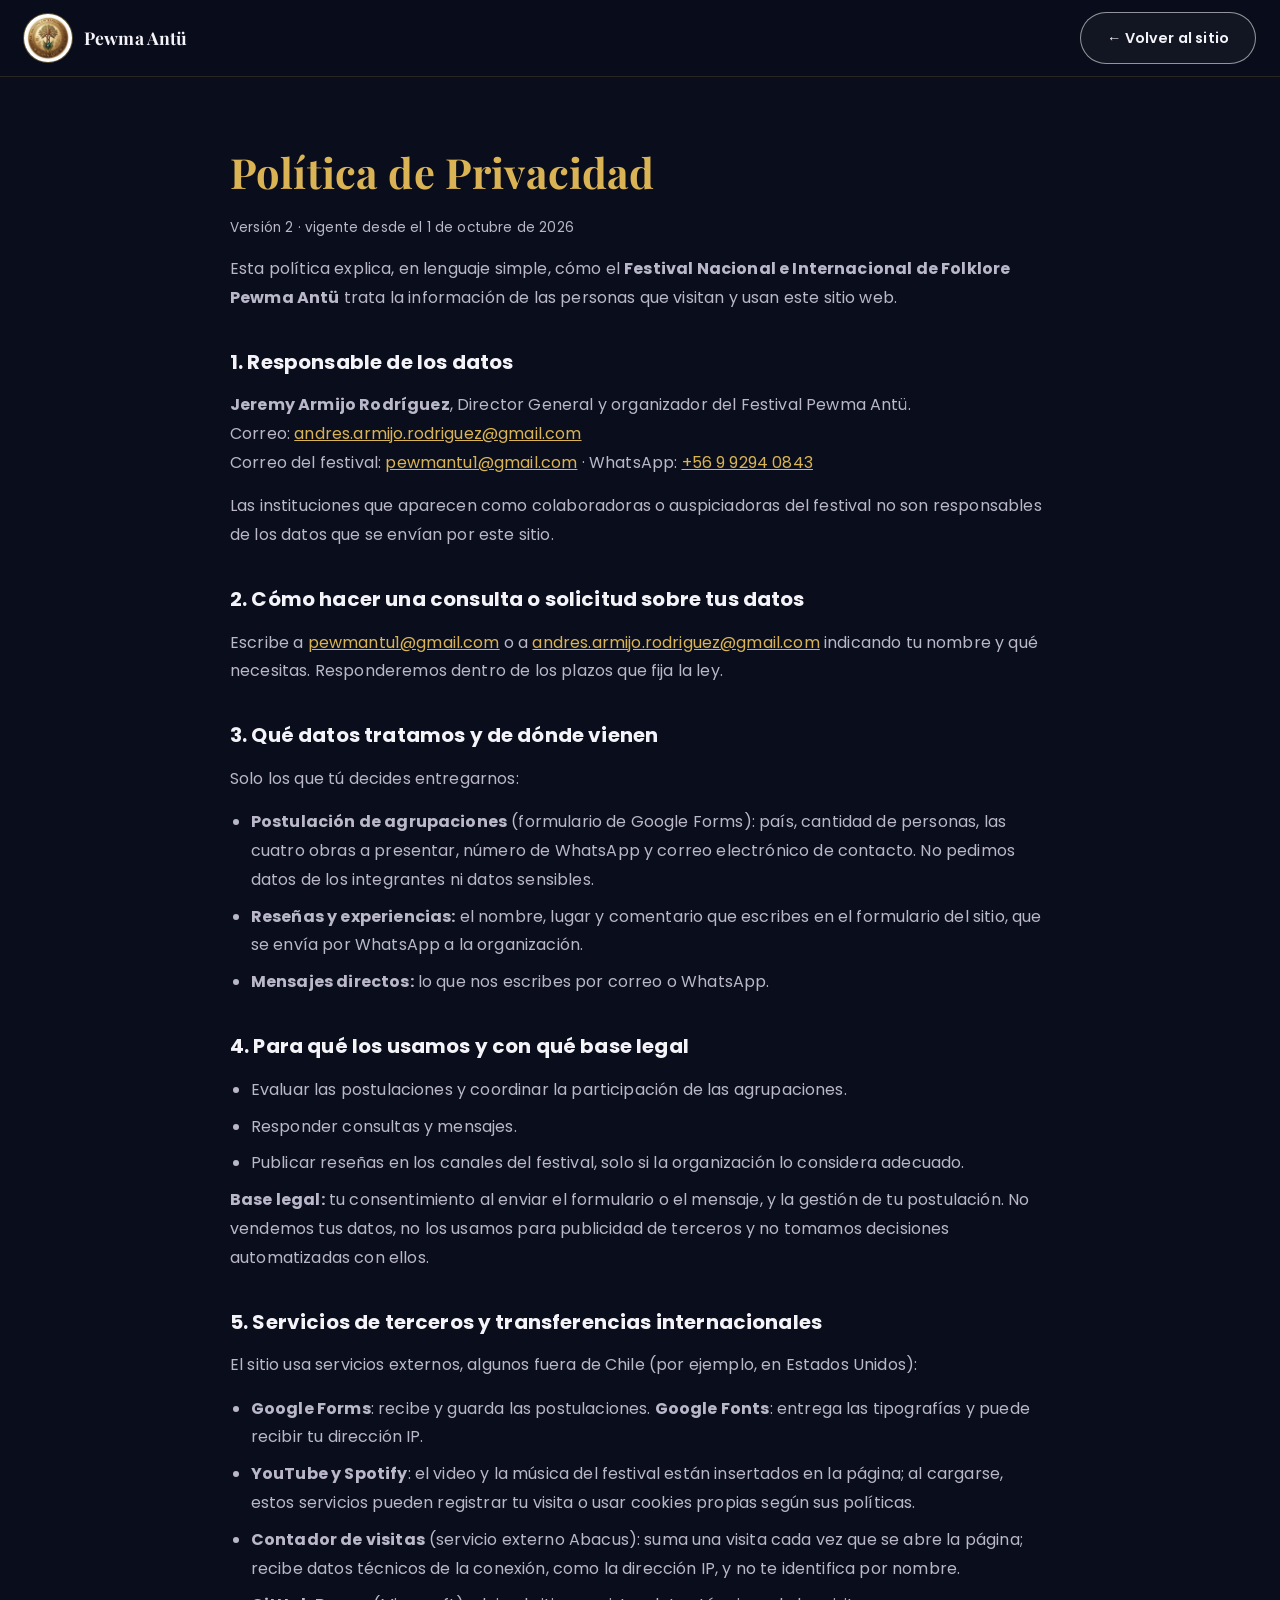
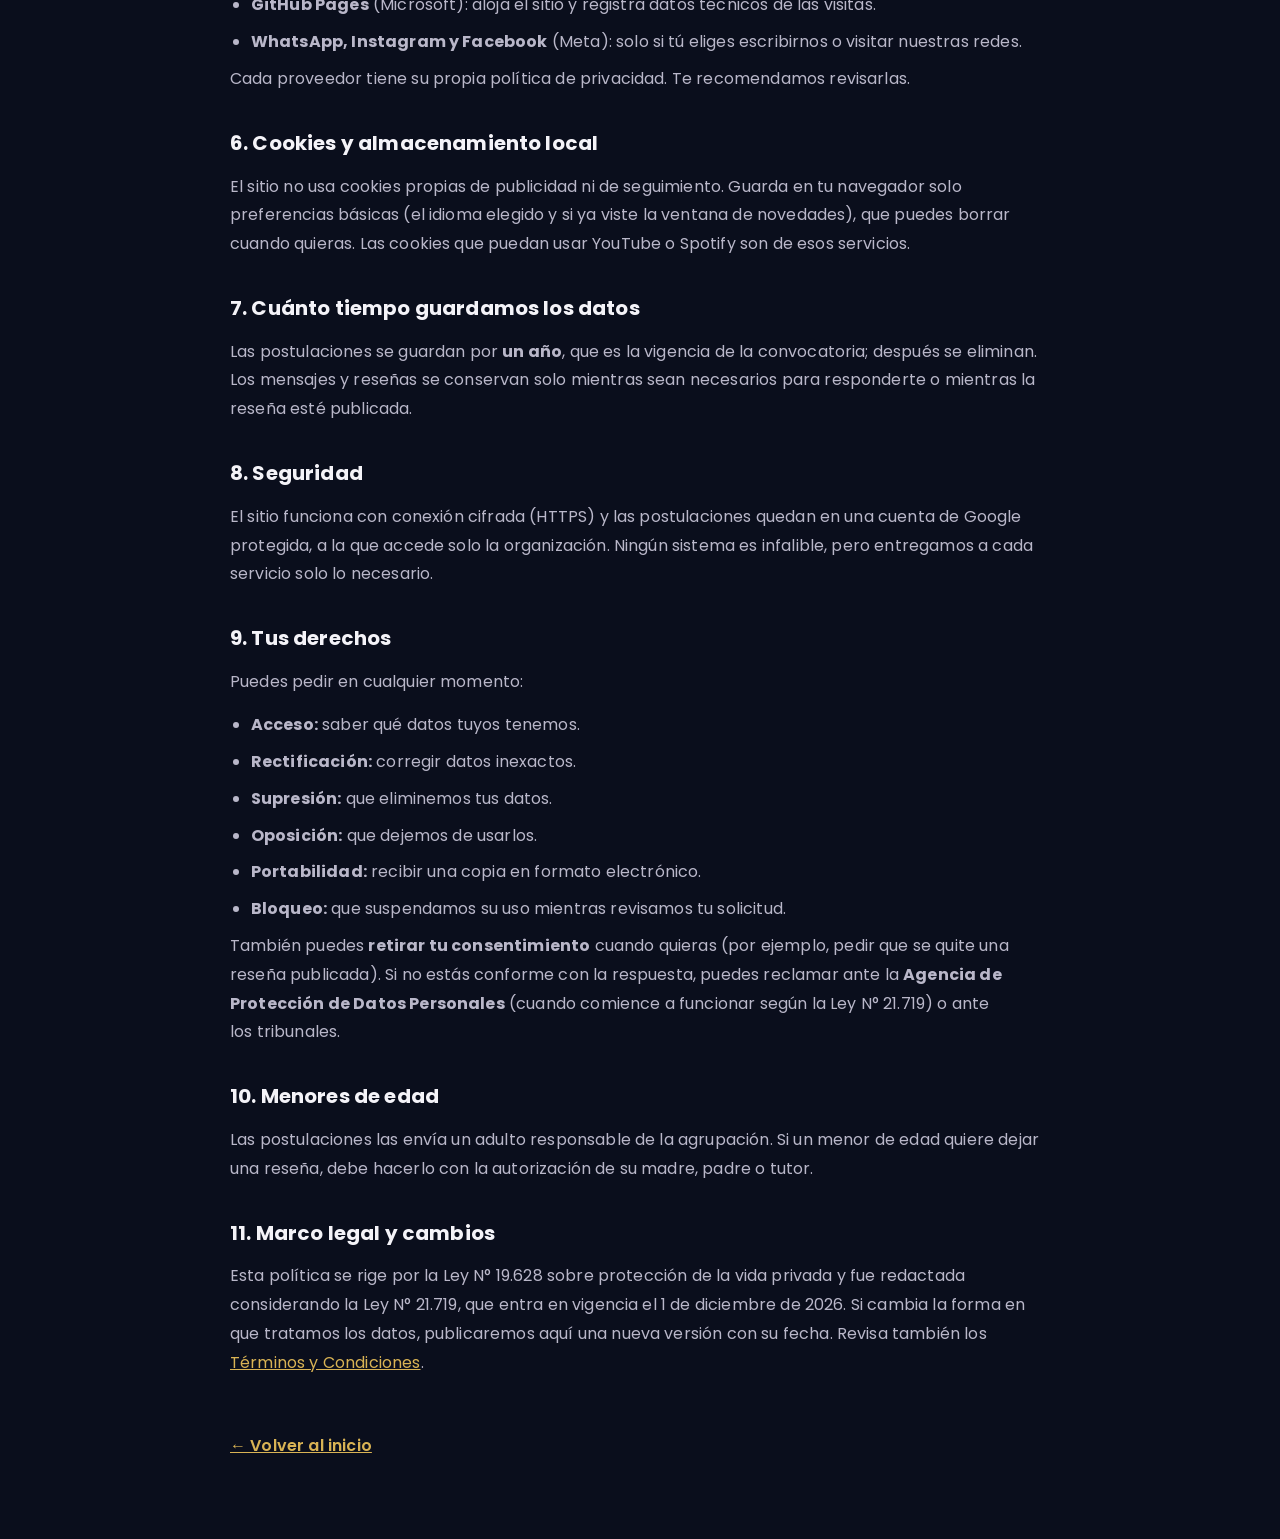
==== commit ea154df6: "Política de privacidad v2 y términos: el organizador es Jeremy Armijo Rodríguez (la Corporación solo" ====
--- a/privacidad.html
+++ b/privacidad.html
@@ -26,63 +26,72 @@
     <div class="container">
       <article class="legal">
         <h1>Política de Privacidad</h1>
-        <p class="legal__updated">Última actualización: julio de 2026</p>
+        <p class="legal__updated">Versión 2 · vigente desde el 1 de octubre de 2026</p>
 
-        <p>La presente Política de Privacidad describe cómo el <strong>Festival Nacional e Internacional de Folklore Pewma Antü</strong>, organizado por la <strong>Corporación Cultural Pewma Hetu'u</strong> (en adelante, "el Festival" o "nosotros"), trata la información de las personas que visitan y utilizan este sitio web. Al usar el sitio, aceptas las prácticas descritas en este documento.</p>
+        <p>Esta política explica, en lenguaje simple, cómo el <strong>Festival Nacional e Internacional de Folklore Pewma Antü</strong> trata la información de las personas que visitan y usan este sitio web.</p>
 
-        <h2>1. Responsable del tratamiento</h2>
-        <p>Corporación Cultural Pewma Hetu'u, organizadora del Festival Pewma Antü.<br />
-        Correo de contacto: <a href="mailto:pewmantu1@gmail.com">pewmantu1@gmail.com</a><br />
-        Teléfono / WhatsApp: <a href="tel:+56992940843">+56 9 9294 0843</a></p>
+        <h2>1. Responsable de los datos</h2>
+        <p><strong>Jeremy Armijo Rodríguez</strong>, Director General y organizador del Festival Pewma Antü.<br />
+        Correo: <a href="mailto:andres.armijo.rodriguez@gmail.com">andres.armijo.rodriguez@gmail.com</a><br />
+        Correo del festival: <a href="mailto:pewmantu1@gmail.com">pewmantu1@gmail.com</a> · WhatsApp: <a href="tel:+56992940843">+56 9 9294 0843</a></p>
+        <p>Las instituciones que aparecen como colaboradoras o auspiciadoras del festival no son responsables de los datos que se envían por este sitio.</p>
 
-        <h2>2. Información que recopilamos</h2>
-        <p>Recopilamos información únicamente cuando decides entregárnosla de forma voluntaria, por ejemplo:</p>
+        <h2>2. Cómo hacer una consulta o solicitud sobre tus datos</h2>
+        <p>Escribe a <a href="mailto:pewmantu1@gmail.com">pewmantu1@gmail.com</a> o a <a href="mailto:andres.armijo.rodriguez@gmail.com">andres.armijo.rodriguez@gmail.com</a> indicando tu nombre y qué necesitas. Responderemos dentro de los plazos que fija la ley.</p>
+
+        <h2>3. Qué datos tratamos y de dónde vienen</h2>
+        <p>Solo los que tú decides entregarnos:</p>
         <ul>
-          <li><strong>Postulación de agrupaciones:</strong> los datos que ingresas en nuestro formulario de postulación (alojado en Google Forms), como nombre de la agrupación, país, contacto y material asociado.</li>
-          <li><strong>Reseñas y experiencias:</strong> el nombre, lugar y comentario que decides compartir a través del formulario del sitio, el cual se envía por WhatsApp a la organización.</li>
-          <li><strong>Comunicaciones directas:</strong> los datos que nos entregas al escribirnos por correo electrónico o WhatsApp.</li>
-          <li><strong>Datos de navegación:</strong> información técnica básica y anónima (como un contador de visitas) que no permite identificarte personalmente.</li>
+          <li><strong>Postulación de agrupaciones</strong> (formulario de Google Forms): país, cantidad de personas, las cuatro obras a presentar, número de WhatsApp y correo electrónico de contacto. No pedimos datos de los integrantes ni datos sensibles.</li>
+          <li><strong>Reseñas y experiencias:</strong> el nombre, lugar y comentario que escribes en el formulario del sitio, que se envía por WhatsApp a la organización.</li>
+          <li><strong>Mensajes directos:</strong> lo que nos escribes por correo o WhatsApp.</li>
         </ul>
 
-        <h2>3. Cómo usamos la información</h2>
-        <p>Utilizamos los datos recopilados para:</p>
+        <h2>4. Para qué los usamos y con qué base legal</h2>
         <ul>
-          <li>Gestionar las postulaciones de agrupaciones al festival.</li>
-          <li>Responder tus consultas, mensajes y solicitudes.</li>
-          <li>Difundir las reseñas y experiencias del festival (previa consideración de la organización).</li>
-          <li>Mejorar el contenido y el funcionamiento del sitio.</li>
+          <li>Evaluar las postulaciones y coordinar la participación de las agrupaciones.</li>
+          <li>Responder consultas y mensajes.</li>
+          <li>Publicar reseñas en los canales del festival, solo si la organización lo considera adecuado.</li>
         </ul>
+        <p><strong>Base legal:</strong> tu consentimiento al enviar el formulario o el mensaje, y la gestión de tu postulación. No vendemos tus datos, no los usamos para publicidad de terceros y no tomamos decisiones automatizadas con ellos.</p>
 
-        <h2>4. Cookies y almacenamiento local</h2>
-        <p>Este sitio no utiliza cookies con fines publicitarios ni de seguimiento. Solo emplea el almacenamiento local del navegador para recordar preferencias básicas de la experiencia, como el idioma seleccionado (español o inglés) y si ya viste la ventana de novedades. Puedes borrar esta información en cualquier momento desde la configuración de tu navegador.</p>
+        <h2>5. Servicios de terceros y transferencias internacionales</h2>
+        <p>El sitio usa servicios externos, algunos fuera de Chile (por ejemplo, en Estados Unidos):</p>
+        <ul>
+          <li><strong>Google Forms</strong>: recibe y guarda las postulaciones. <strong>Google Fonts</strong>: entrega las tipografías y puede recibir tu dirección IP.</li>
+          <li><strong>YouTube y Spotify</strong>: el video y la música del festival están insertados en la página; al cargarse, estos servicios pueden registrar tu visita o usar cookies propias según sus políticas.</li>
+          <li><strong>Contador de visitas</strong> (servicio externo Abacus): suma una visita cada vez que se abre la página; recibe datos técnicos de la conexión, como la dirección IP, y no te identifica por nombre.</li>
+          <li><strong>GitHub Pages</strong> (Microsoft): aloja el sitio y registra datos técnicos de las visitas.</li>
+          <li><strong>WhatsApp, Instagram y Facebook</strong> (Meta): solo si tú eliges escribirnos o visitar nuestras redes.</li>
+        </ul>
+        <p>Cada proveedor tiene su propia política de privacidad. Te recomendamos revisarlas.</p>
 
-        <h2>5. Servicios de terceros</h2>
-        <p>El sitio integra o enlaza contenido de plataformas externas que tienen sus propias políticas de privacidad, entre ellas:</p>
+        <h2>6. Cookies y almacenamiento local</h2>
+        <p>El sitio no usa cookies propias de publicidad ni de seguimiento. Guarda en tu navegador solo preferencias básicas (el idioma elegido y si ya viste la ventana de novedades), que puedes borrar cuando quieras. Las cookies que puedan usar YouTube o Spotify son de esos servicios.</p>
+
+        <h2>7. Cuánto tiempo guardamos los datos</h2>
+        <p>Las postulaciones se guardan por <strong>un año</strong>, que es la vigencia de la convocatoria; después se eliminan. Los mensajes y reseñas se conservan solo mientras sean necesarios para responderte o mientras la reseña esté publicada.</p>
+
+        <h2>8. Seguridad</h2>
+        <p>El sitio funciona con conexión cifrada (HTTPS) y las postulaciones quedan en una cuenta de Google protegida, a la que accede solo la organización. Ningún sistema es infalible, pero entregamos a cada servicio solo lo necesario.</p>
+
+        <h2>9. Tus derechos</h2>
+        <p>Puedes pedir en cualquier momento:</p>
         <ul>
-          <li><strong>Google (Formularios y Fuentes):</strong> el formulario de postulación y las tipografías del sitio.</li>
-          <li><strong>YouTube:</strong> reproductor de video embebido y enlaces a nuestro canal.</li>
-          <li><strong>Spotify:</strong> reproductor de audio embebido.</li>
-          <li><strong>Instagram, Facebook y WhatsApp:</strong> enlaces a nuestras redes y canal de contacto.</li>
+          <li><strong>Acceso:</strong> saber qué datos tuyos tenemos.</li>
+          <li><strong>Rectificación:</strong> corregir datos inexactos.</li>
+          <li><strong>Supresión:</strong> que eliminemos tus datos.</li>
+          <li><strong>Oposición:</strong> que dejemos de usarlos.</li>
+          <li><strong>Portabilidad:</strong> recibir una copia en formato electrónico.</li>
+          <li><strong>Bloqueo:</strong> que suspendamos su uso mientras revisamos tu solicitud.</li>
         </ul>
-        <p>Al interactuar con estos servicios, tu información se rige por las políticas de privacidad de cada proveedor. Te recomendamos revisarlas.</p>
+        <p>También puedes <strong>retirar tu consentimiento</strong> cuando quieras (por ejemplo, pedir que se quite una reseña publicada). Si no estás conforme con la respuesta, puedes reclamar ante la <strong>Agencia de Protección de Datos Personales</strong> (cuando comience a funcionar según la Ley N° 21.719) o ante los tribunales.</p>
 
-        <h2>6. Con quién compartimos tu información</h2>
-        <p>No vendemos ni arrendamos tus datos personales. La información se utiliza únicamente dentro de la organización del festival para los fines señalados y no se comparte con terceros, salvo obligación legal.</p>
+        <h2>10. Menores de edad</h2>
+        <p>Las postulaciones las envía un adulto responsable de la agrupación. Si un menor de edad quiere dejar una reseña, debe hacerlo con la autorización de su madre, padre o tutor.</p>
 
-        <h2>7. Seguridad</h2>
-        <p>Adoptamos medidas razonables para resguardar la información que nos entregas. No obstante, ningún medio de transmisión por Internet es completamente seguro, por lo que no podemos garantizar una seguridad absoluta.</p>
-
-        <h2>8. Tus derechos</h2>
-        <p>De acuerdo con la Ley N° 19.628 sobre Protección de la Vida Privada de Chile, puedes solicitar acceder, rectificar, actualizar o eliminar tus datos personales escribiéndonos a <a href="mailto:pewmantu1@gmail.com">pewmantu1@gmail.com</a>.</p>
-
-        <h2>9. Menores de edad</h2>
-        <p>Cuando la participación de menores de edad requiera el registro de datos, esta se realizará siempre con el conocimiento y autorización de su madre, padre o tutor legal.</p>
-
-        <h2>10. Cambios a esta política</h2>
-        <p>Podremos actualizar esta Política de Privacidad para reflejar cambios en el sitio o en la normativa. Publicaremos la versión vigente en esta misma página con su fecha de actualización.</p>
-
-        <h2>11. Contacto</h2>
-        <p>Ante cualquier duda sobre esta política o sobre el tratamiento de tus datos, escríbenos a <a href="mailto:pewmantu1@gmail.com">pewmantu1@gmail.com</a>.</p>
+        <h2>11. Marco legal y cambios</h2>
+        <p>Esta política se rige por la Ley N° 19.628 sobre protección de la vida privada y fue redactada considerando la Ley N° 21.719, que entra en vigencia el 1 de diciembre de 2026. Si cambia la forma en que tratamos los datos, publicaremos aquí una nueva versión con su fecha. Revisa también los <a href="terminos.html">Términos y Condiciones</a>.</p>
 
         <a href="index.html" class="legal__back">← Volver al inicio</a>
       </article>
--- a/css/styles.css
+++ b/css/styles.css
@@ -49,6 +49,9 @@
 p { text-wrap: pretty; }
 
 img { max-width: 100%; display: block; }
+/* <picture> envuelve cada foto para servir WebP: que no genere caja propia,
+   así la imagen sigue midiendo contra su contenedor real como antes. */
+picture { display: contents; }
 a { text-decoration: none; color: inherit; }
 ul { list-style: none; }
 button { font-family: inherit; cursor: pointer; border: none; background: none; }
@@ -139,6 +142,15 @@
   letter-spacing: -0.015em;      /* títulos serif más compactos y elegantes */
   text-wrap: balance;            /* evita títulos con una palabra huérfana */
   margin-bottom: 1.2rem;
+}
+
+/* Títulos de sección en mayúsculas. Se hace por CSS y no reescribiendo el
+   texto, para que el diccionario de traducciones siga encontrando sus claves.
+   En mayúsculas conviene algo de espaciado: pegadas se leen peor. */
+.section-title--upper,
+.chilemap__title--upper {
+  text-transform: uppercase;
+  letter-spacing: 0.02em;
 }
 
 /* Filete dorado bajo los títulos centrados */
@@ -2054,6 +2066,58 @@
 }
 
 .champions__placeholder-icon { font-size: 2.4rem; display: block; margin-bottom: 10px; }
+
+/* Galería de campeones */
+.champions__grid {
+  display: grid;
+  grid-template-columns: repeat(4, 1fr);
+  gap: 14px;
+  margin-top: 1rem;
+}
+
+/* Marco tipo fotografía instantánea (Polaroid) */
+.champions__item {
+  display: flex;
+  flex-direction: column;
+  background: #fff;
+  padding: 12px 12px 0;
+  border-radius: 4px;
+  box-shadow: 0 10px 24px rgba(0, 0, 0, 0.22);
+  transition: transform 0.3s ease, box-shadow 0.3s ease;
+}
+
+.champions__photo {
+  display: block;
+  overflow: hidden;
+  aspect-ratio: 4 / 5;
+  background: #eee;
+}
+
+.champions__item img {
+  width: 100%;
+  height: 100%;
+  object-fit: cover;
+  transition: transform 0.5s ease;
+}
+
+.champions__item:hover {
+  transform: translateY(-5px);
+  box-shadow: 0 16px 32px rgba(0, 0, 0, 0.28);
+}
+
+.champions__item:hover img { transform: scale(1.07); }
+
+/* Texto en el borde inferior blanco de la instantánea */
+.champions__cat {
+  display: block;
+  text-align: center;
+  padding: 12px 6px 16px;
+  color: #2a2a2a;
+  font-family: "Playfair Display", Georgia, serif;
+  font-size: 1rem;
+  font-weight: 700;
+  letter-spacing: 0.01em;
+}
 
 /* ============================================
    VIDEO
@@ -2618,6 +2682,7 @@
   .worldmap__stage { max-width: 440px; }
 
   .gallery__grid { grid-template-columns: repeat(2, 1fr); grid-auto-rows: 190px; }
+  .champions__grid { grid-template-columns: repeat(2, 1fr); }
 
   /* Mapa de la ruta: una columna, mapa arriba y calendario debajo */
   .chilemap__layout { grid-template-columns: 1fr; gap: 30px; justify-items: center; }
@@ -2683,6 +2748,7 @@
 
   .gallery__grid { grid-template-columns: 1fr; grid-auto-rows: 240px; }
   .gallery__item--wide { grid-column: span 1; }
+  .champions__grid { grid-template-columns: repeat(2, 1fr); }
 
   .review-form { padding: 22px; }
   .review-form__row { grid-template-columns: 1fr; gap: 0; }
